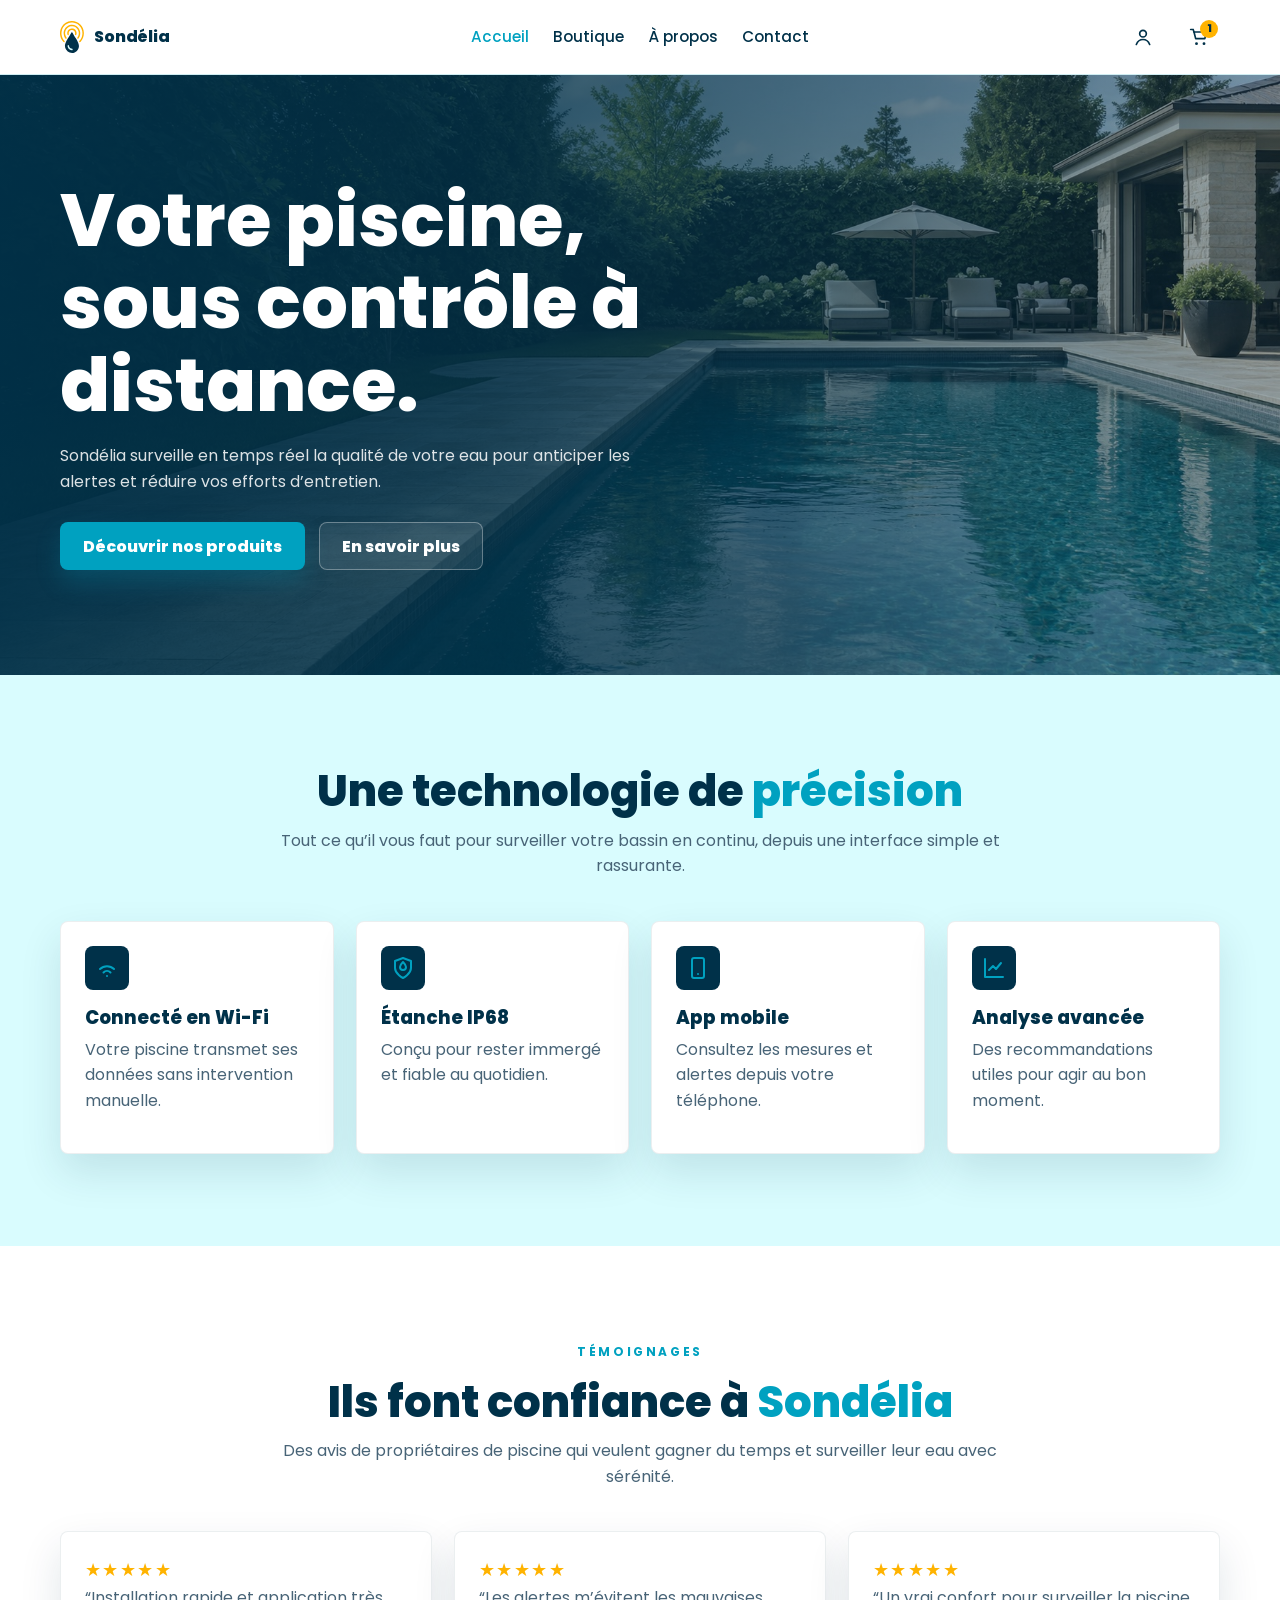
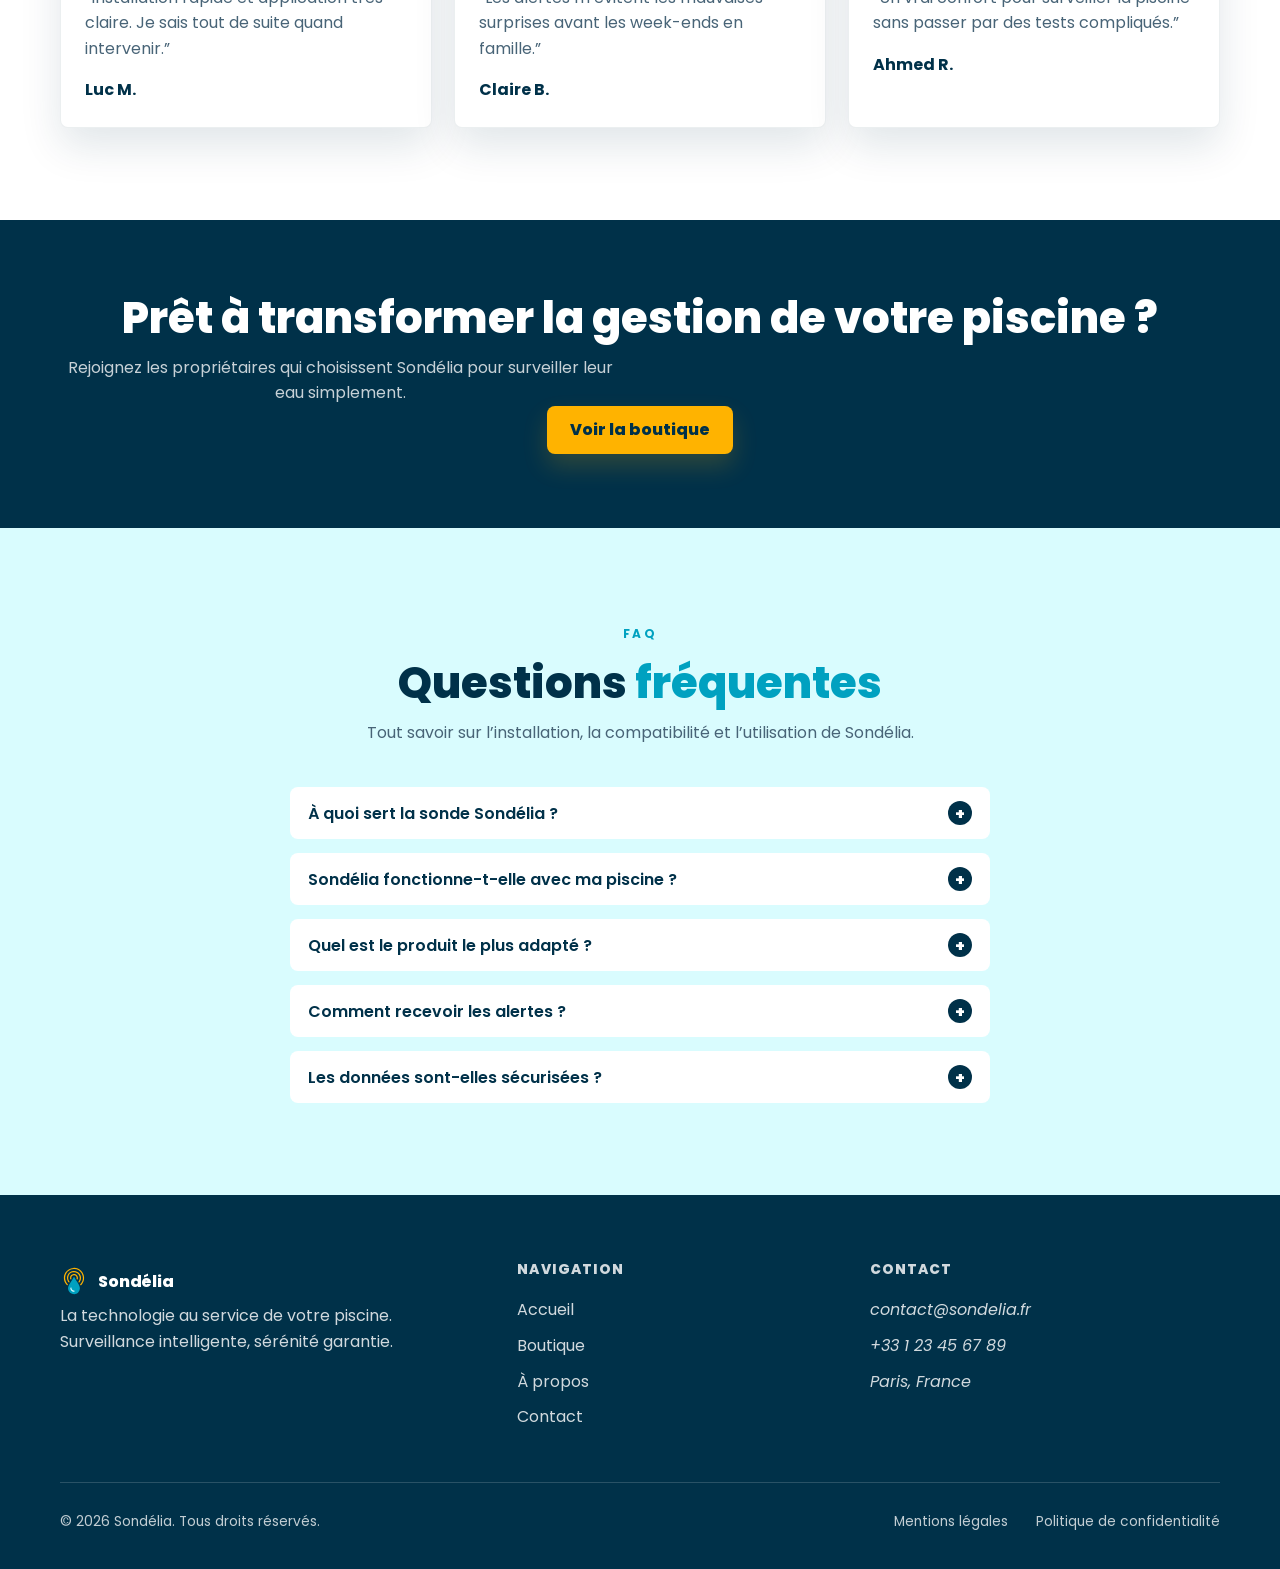
==== index.html @ eeec503e "Move homepage CTA before FAQ" ====
<!doctype html>
<html lang="fr">
<head>
  <meta charset="utf-8">
  <meta name="viewport" content="width=device-width, initial-scale=1">
  <meta name="description" content="Sondélia vous aide à suivre et optimiser la gestion de votre piscine à distance.">
  <title>Sondélia | Piscine connectée et responsable</title>
  <link rel="stylesheet" href="assets/styles.css?v=20260610-hero-photo">
  <script src="assets/main.js" defer></script>
</head>
<body>
  <a class="skip-link" href="#main">Aller au contenu</a>
  <header class="site-header">
    <nav class="navbar container" aria-label="Navigation principale">
      <a class="brand" href="index.html" aria-label="Sondélia - Accueil">
        <img src="assets/logo.svg" alt="">
        <span>Sondélia</span>
      </a>
      <button class="nav-toggle" type="button" aria-expanded="false" aria-controls="primary-navigation">
        <span class="sr-only">Ouvrir le menu</span>
        <span class="nav-toggle-bars" aria-hidden="true"><span></span><span></span><span></span></span>
      </button>
      <div class="nav-links" id="primary-navigation">
        <a href="index.html" aria-current="page">Accueil</a>
        <a href="boutique.html">Boutique</a>
        <a href="a-propos.html">À propos</a>
        <a href="contact.html">Contact</a>
      </div>
      <div class="header-actions" aria-label="Actions utilisateur">
        <a class="icon-button" href="compte.html" aria-label="Compte utilisateur">
          <svg aria-hidden="true" width="20" height="20" viewBox="0 0 24 24" fill="none"><circle cx="12" cy="8" r="4" stroke="currentColor" stroke-width="2"/><path d="M4 21C5.6 16.8 8.2 15 12 15C15.8 15 18.4 16.8 20 21" stroke="currentColor" stroke-width="2" stroke-linecap="round"/></svg>
        </a>
        <a class="icon-button" href="panier.html" aria-label="Panier">
          <svg aria-hidden="true" width="20" height="20" viewBox="0 0 24 24" fill="none"><path d="M6 6H21L19 14H8L6 6Z" stroke="currentColor" stroke-width="2" stroke-linejoin="round"/><path d="M6 6L5 3H2" stroke="currentColor" stroke-width="2" stroke-linecap="round"/><circle cx="9" cy="20" r="1.7" fill="currentColor"/><circle cx="18" cy="20" r="1.7" fill="currentColor"/></svg>
          <span class="cart-count" aria-live="polite">1</span>
        </a>
      </div>
    </nav>
  </header>

  <main id="main">
    <section class="hero-home" aria-labelledby="home-title">
      <div class="container hero-layout">
        <div class="hero-copy">
          <h1 id="home-title">Votre piscine, sous contrôle à distance.</h1>
          <p>Sondélia surveille en temps réel la qualité de votre eau pour anticiper les alertes et réduire vos efforts d’entretien.</p>
          <div class="hero-actions">
            <a class="btn btn-primary" href="boutique.html">Découvrir nos produits</a>
            <a class="btn btn-secondary" href="a-propos.html">En savoir plus</a>
          </div>
        </div>
      </div>
    </section>

    <section class="section section-frost" aria-labelledby="precision-title">
      <div class="container">
        <div class="section-heading center">
          <h2 id="precision-title">Une technologie de <span class="text-accent">précision</span></h2>
          <p>Tout ce qu’il vous faut pour surveiller votre bassin en continu, depuis une interface simple et rassurante.</p>
        </div>
        <div class="feature-grid">
          <article class="feature-card">
            <span class="icon-badge" aria-hidden="true">
              <svg viewBox="0 0 24 24" fill="none">
                <path d="M5 13a10 10 0 0 1 14 0"/>
                <path d="M8.5 16.5a5 5 0 0 1 7 0"/>
                <path d="M12 20h.01"/>
              </svg>
            </span>
            <h3>Connecté en Wi-Fi</h3>
            <p>Votre piscine transmet ses données sans intervention manuelle.</p>
          </article>
          <article class="feature-card">
            <span class="icon-badge" aria-hidden="true">
              <svg viewBox="0 0 24 24" fill="none">
                <path d="M12 22s8-4 8-10V5l-8-3-8 3v7c0 6 8 10 8 10Z"/>
                <path d="M12 14a3 3 0 0 0 3-3c0-2-3-5-3-5s-3 3-3 5a3 3 0 0 0 3 3Z"/>
              </svg>
            </span>
            <h3>Étanche IP68</h3>
            <p>Conçu pour rester immergé et fiable au quotidien.</p>
          </article>
          <article class="feature-card">
            <span class="icon-badge" aria-hidden="true">
              <svg viewBox="0 0 24 24" fill="none">
                <rect x="6" y="2" width="12" height="20" rx="2"/>
                <path d="M12 18h.01"/>
              </svg>
            </span>
            <h3>App mobile</h3>
            <p>Consultez les mesures et alertes depuis votre téléphone.</p>
          </article>
          <article class="feature-card">
            <span class="icon-badge" aria-hidden="true">
              <svg viewBox="0 0 24 24" fill="none">
                <path d="M3 3v18h18"/>
                <path d="m7 14 4-4 3 3 5-6"/>
              </svg>
            </span>
            <h3>Analyse avancée</h3>
            <p>Des recommandations utiles pour agir au bon moment.</p>
          </article>
        </div>
      </div>
    </section>

    <section class="section section-soft" aria-labelledby="reviews-title">
      <div class="container">
        <div class="section-heading center">
          <span class="eyebrow">Témoignages</span>
          <h2 id="reviews-title">Ils font confiance à <span class="text-accent">Sondélia</span></h2>
          <p>Des avis de propriétaires de piscine qui veulent gagner du temps et surveiller leur eau avec sérénité.</p>
        </div>
        <div class="review-grid">
          <article class="review-card">
            <div class="stars" aria-label="5 étoiles">★★★★★</div>
            <p>“Installation rapide et application très claire. Je sais tout de suite quand intervenir.”</p>
            <strong>Luc M.</strong>
          </article>
          <article class="review-card">
            <div class="stars" aria-label="5 étoiles">★★★★★</div>
            <p>“Les alertes m’évitent les mauvaises surprises avant les week-ends en famille.”</p>
            <strong>Claire B.</strong>
          </article>
          <article class="review-card">
            <div class="stars" aria-label="5 étoiles">★★★★★</div>
            <p>“Un vrai confort pour surveiller la piscine sans passer par des tests compliqués.”</p>
            <strong>Ahmed R.</strong>
          </article>
        </div>
      </div>
    </section>

    <section class="cta-band" aria-labelledby="cta-title">
      <div class="container">
        <h2 id="cta-title">Prêt à transformer la gestion de votre piscine ?</h2>
        <p>Rejoignez les propriétaires qui choisissent Sondélia pour surveiller leur eau simplement.</p>
        <a class="btn btn-light" href="boutique.html">Voir la boutique</a>
      </div>
    </section>

    <section class="section section-frost" aria-labelledby="faq-title">
      <div class="container">
        <div class="section-heading center">
          <span class="eyebrow">FAQ</span>
          <h2 id="faq-title">Questions <span class="text-accent">fréquentes</span></h2>
          <p>Tout savoir sur l’installation, la compatibilité et l’utilisation de Sondélia.</p>
        </div>
        <div class="faq-list">
          <div class="faq-item"><span>À quoi sert la sonde Sondélia ?</span><span>+</span></div>
          <div class="faq-item"><span>Sondélia fonctionne-t-elle avec ma piscine ?</span><span>+</span></div>
          <div class="faq-item"><span>Quel est le produit le plus adapté ?</span><span>+</span></div>
          <div class="faq-item"><span>Comment recevoir les alertes ?</span><span>+</span></div>
          <div class="faq-item"><span>Les données sont-elles sécurisées ?</span><span>+</span></div>
        </div>
      </div>
    </section>
  </main>

  <footer class="site-footer">
    <div class="container footer-grid">
      <div>
        <a class="footer-brand" href="index.html" aria-label="Sondélia - Accueil">
          <img src="assets/logo-clair.svg" alt="">
          <span>Sondélia</span>
        </a>
        <p>La technologie au service de votre piscine. Surveillance intelligente, sérénité garantie.</p>
      </div>
      <nav aria-label="Navigation pied de page">
        <p class="footer-title">Navigation</p>
        <div class="footer-nav">
          <a href="index.html">Accueil</a>
          <a href="boutique.html">Boutique</a>
          <a href="a-propos.html">À propos</a>
          <a href="contact.html">Contact</a>
        </div>
      </nav>
      <div>
        <p class="footer-title">Contact</p>
        <address class="footer-contact">
          <a href="mailto:contact@sondelia.fr">contact@sondelia.fr</a>
          <a href="tel:+33123456789">+33 1 23 45 67 89</a>
          <span>Paris, France</span>
        </address>
      </div>
    </div>
    <div class="container footer-bottom">
      <p>© 2026 Sondélia. Tous droits réservés.</p>
      <div class="footer-legal">
        <a href="#">Mentions légales</a>
        <a href="#">Politique de confidentialité</a>
      </div>
    </div>
  </footer>
</body>
</html>
---- assets/styles.css ----
@import url("https://fonts.googleapis.com/css2?family=Poppins:wght@400;500;600;700;800&display=swap");

:root {
  --blue-dark: #003149;
  --blue-deep: #003d59;
  --blue-main: #00a1c0;
  --blue-frost: #d9fcfe;
  --yellow: #ffb300;
  --red: #db1a2a;
  --white: #ffffff;
  --ink: #003149;
  --muted: #486477;
  --line: #bfe7ee;
  --soft: #f7fbfc;
  --shadow: 0 18px 42px rgba(0, 49, 73, 0.12);
  --radius: 8px;
}

* {
  box-sizing: border-box;
}

html {
  scroll-behavior: smooth;
}

body {
  margin: 0;
  min-width: 320px;
  background: var(--white);
  color: var(--ink);
  font-family: "Poppins", Arial, sans-serif;
  font-size: 16px;
  line-height: 1.6;
  letter-spacing: 0;
}

body.nav-open {
  overflow: hidden;
}

img,
svg {
  display: block;
  max-width: 100%;
}

a {
  color: inherit;
  text-decoration: none;
}

button,
input,
textarea,
select {
  font: inherit;
}

button {
  cursor: pointer;
}

h1,
h2,
h3,
p {
  margin-top: 0;
}

h1,
h2,
h3 {
  color: var(--blue-dark);
  font-weight: 800;
  line-height: 1.12;
}

h1 {
  margin-bottom: 16px;
  font-size: clamp(2.25rem, 5.8vw, 4.6rem);
}

h2 {
  margin-bottom: 12px;
  font-size: clamp(1.8rem, 3.4vw, 3rem);
}

h3 {
  margin-bottom: 8px;
  font-size: 1.15rem;
}

p {
  color: var(--muted);
}

.container {
  width: min(1160px, calc(100% - 48px));
  margin-inline: auto;
}

.sr-only {
  position: absolute;
  width: 1px;
  height: 1px;
  padding: 0;
  overflow: hidden;
  clip: rect(0, 0, 0, 0);
  white-space: nowrap;
  border: 0;
}

.skip-link {
  position: fixed;
  top: 10px;
  left: 10px;
  z-index: 1000;
  padding: 10px 14px;
  border-radius: var(--radius);
  background: var(--blue-dark);
  color: var(--white);
  transform: translateY(-140%);
}

.skip-link:focus {
  transform: translateY(0);
}

.site-header {
  position: sticky;
  top: 0;
  z-index: 100;
  border-bottom: 1px solid rgba(191, 231, 238, 0.75);
  background: rgba(255, 255, 255, 0.96);
  backdrop-filter: blur(18px);
}

.navbar {
  display: grid;
  grid-template-columns: 1fr auto 1fr;
  align-items: center;
  min-height: 74px;
  gap: 24px;
}

.brand,
.footer-brand {
  display: inline-flex;
  align-items: center;
  gap: 10px;
  width: fit-content;
  min-height: 44px;
  color: var(--blue-dark);
  font-weight: 800;
}

.brand img {
  width: 24px;
  height: 32px;
  object-fit: contain;
}

.brand span,
.footer-brand span {
  letter-spacing: -0.01em;
}

.nav-links {
  display: flex;
  justify-content: center;
  gap: 24px;
}

.nav-links a {
  min-height: 42px;
  display: inline-flex;
  align-items: center;
  color: var(--blue-dark);
  font-size: 0.95rem;
  font-weight: 500;
}

.nav-links a:hover,
.nav-links a:focus-visible,
.nav-links a[aria-current="page"] {
  color: var(--blue-main);
  outline: none;
}

.header-actions {
  justify-self: end;
  display: flex;
  align-items: center;
  gap: 14px;
}

.icon-button {
  position: relative;
  display: inline-grid;
  place-items: center;
  width: 42px;
  height: 42px;
  border: 0;
  border-radius: 999px;
  background: transparent;
  color: var(--blue-dark);
}

.icon-button:hover,
.icon-button:focus-visible {
  color: var(--blue-main);
  outline: 2px solid rgba(0, 161, 192, 0.22);
}

.cart-count {
  position: absolute;
  top: 4px;
  right: 2px;
  display: grid;
  min-width: 18px;
  min-height: 18px;
  place-items: center;
  padding: 0 5px;
  border-radius: 999px;
  background: var(--yellow);
  color: var(--blue-dark);
  font-size: 0.7rem;
  font-weight: 800;
  line-height: 1;
}

.nav-toggle {
  display: none;
  width: 42px;
  height: 42px;
  place-items: center;
  border: 1px solid var(--line);
  border-radius: 999px;
  background: var(--white);
  color: var(--blue-dark);
}

.nav-toggle-bars {
  display: grid;
  gap: 5px;
}

.nav-toggle-bars span {
  width: 20px;
  height: 2px;
  border-radius: 999px;
  background: currentColor;
}

.btn {
  display: inline-flex;
  align-items: center;
  justify-content: center;
  gap: 10px;
  min-height: 48px;
  padding: 13px 22px;
  border: 1px solid transparent;
  border-radius: var(--radius);
  font-weight: 800;
  line-height: 1.2;
  text-align: center;
  transition: transform 160ms ease, box-shadow 160ms ease, background 160ms ease;
}

.btn:hover,
.btn:focus-visible {
  transform: translateY(-1px);
  outline: none;
}

.btn-primary {
  background: var(--blue-main);
  color: var(--white);
  box-shadow: 0 12px 24px rgba(0, 161, 192, 0.22);
}

.btn-primary:hover,
.btn-primary:focus-visible {
  background: #008eaa;
}

.btn-secondary {
  border-color: rgba(255, 255, 255, 0.32);
  background: rgba(255, 255, 255, 0.08);
  color: var(--white);
}

.btn-light {
  background: var(--yellow);
  color: var(--blue-dark);
  box-shadow: 0 12px 24px rgba(255, 179, 0, 0.18);
}

.btn-outline-danger {
  border-color: rgba(219, 26, 42, 0.35);
  background: var(--white);
  color: var(--red);
}

.section {
  padding: 92px 0;
}

.section-frost,
.page-frost {
  background: var(--blue-frost);
}

.section-soft {
  background: var(--white);
}

.section-heading {
  max-width: 760px;
  margin-bottom: 42px;
}

.section-heading.center {
  margin-inline: auto;
  text-align: center;
}

.eyebrow {
  display: inline-flex;
  margin-bottom: 16px;
  color: var(--blue-main);
  font-size: 0.75rem;
  font-weight: 700;
  letter-spacing: 0.22em;
  text-transform: uppercase;
}

.text-accent {
  color: var(--blue-main);
}

.hero-home {
  position: relative;
  isolation: isolate;
  min-height: 600px;
  display: grid;
  align-items: center;
  overflow: hidden;
  background:
    linear-gradient(90deg, rgba(0, 49, 73, 0.94) 0%, rgba(0, 49, 73, 0.78) 42%, rgba(0, 49, 73, 0.34) 100%),
    url("hero-pool-photo.jpg") center / cover;
}

.hero-about::after {
  content: "";
  position: absolute;
  inset: 0;
  z-index: -1;
  background: radial-gradient(circle at 72% 30%, rgba(0, 161, 192, 0.28), transparent 36%);
}

.hero-layout {
  display: grid;
  grid-template-columns: minmax(0, 680px);
  gap: 0;
  align-items: center;
}

.hero-copy h1,
.hero-copy p {
  color: var(--white);
}

.hero-copy h1 {
  max-width: 620px;
}

.hero-copy p {
  max-width: 620px;
  margin-bottom: 28px;
  color: rgba(255, 255, 255, 0.86);
}

.hero-actions,
.product-actions,
.card-actions {
  display: flex;
  flex-wrap: wrap;
  gap: 14px;
}

.feature-grid,
.values-grid,
.review-grid,
.product-grid,
.contact-cards,
.stats-grid,
.spec-grid {
  display: grid;
  gap: 22px;
}

.feature-grid,
.values-grid {
  grid-template-columns: repeat(4, minmax(0, 1fr));
}

.review-grid {
  grid-template-columns: repeat(3, minmax(0, 1fr));
}

.product-grid {
  grid-template-columns: repeat(2, minmax(0, 1fr));
  max-width: 760px;
  margin-inline: auto;
}

.card,
.feature-card,
.value-card,
.review-card,
.product-card,
.contact-card,
.form-panel,
.account-card,
.cart-item,
.summary-card,
.stat-card,
.spec-card {
  border: 1px solid rgba(0, 49, 73, 0.08);
  border-radius: var(--radius);
  background: var(--white);
  box-shadow: var(--shadow);
}

.feature-card,
.value-card,
.review-card,
.contact-card,
.stat-card,
.spec-card {
  padding: 24px;
}

.icon-badge {
  display: grid;
  width: 44px;
  height: 44px;
  margin-bottom: 18px;
  place-items: center;
  border-radius: var(--radius);
  background: var(--blue-dark);
  color: var(--blue-main);
}

.icon-badge svg {
  width: 24px;
  height: 24px;
  stroke: currentColor;
  stroke-width: 2;
  stroke-linecap: round;
  stroke-linejoin: round;
}

.stars {
  color: var(--yellow);
  font-size: 1.1rem;
  letter-spacing: 0.08em;
}

.review-card strong {
  display: block;
  margin-top: 16px;
  color: var(--blue-dark);
}

.faq-list {
  display: grid;
  max-width: 700px;
  margin: 34px auto 0;
  gap: 14px;
}

.faq-item {
  display: flex;
  align-items: center;
  justify-content: space-between;
  min-height: 52px;
  padding: 13px 18px;
  border-radius: var(--radius);
  background: var(--white);
  color: var(--blue-dark);
  font-weight: 600;
}

.faq-item span:last-child {
  display: grid;
  width: 24px;
  height: 24px;
  place-items: center;
  border-radius: 999px;
  background: var(--blue-dark);
  color: var(--white);
  font-weight: 800;
}

.cta-band {
  display: grid;
  justify-items: center;
  gap: 22px;
  padding: 74px 24px;
  background: var(--blue-dark);
  color: var(--white);
  text-align: center;
}

.cta-band h2,
.cta-band p {
  color: var(--white);
}

.cta-band p {
  max-width: 560px;
  margin-bottom: 0;
  color: rgba(255, 255, 255, 0.78);
}

.hero-about {
  position: relative;
  isolation: isolate;
  min-height: 300px;
  display: grid;
  align-items: center;
  overflow: hidden;
  background:
    linear-gradient(90deg, rgba(0, 49, 73, 0.98), rgba(0, 49, 73, 0.78), rgba(0, 49, 73, 0.45)),
    url("about-pool.svg") center / cover;
}

.hero-about h1,
.hero-about p {
  color: var(--white);
}

.hero-about p {
  max-width: 660px;
  color: rgba(255, 255, 255, 0.85);
}

.mission-layout {
  display: grid;
  grid-template-columns: minmax(0, 1fr) minmax(340px, 0.86fr);
  gap: 72px;
  align-items: center;
}

.mission-copy p {
  max-width: 640px;
}

.stats-grid {
  grid-template-columns: repeat(2, minmax(0, 1fr));
}

.stat-card {
  min-height: 104px;
  text-align: center;
}

.stat-card strong {
  display: block;
  color: var(--blue-main);
  font-size: clamp(1.8rem, 3vw, 2.6rem);
}

.stat-card span {
  color: var(--blue-dark);
  font-size: 0.9rem;
  font-weight: 600;
}

.values-strip {
  display: grid;
  grid-template-columns: repeat(4, minmax(0, 1fr));
  gap: 54px;
  text-align: center;
}

.value-item .icon-badge {
  margin-inline: auto;
}

.page-intro {
  padding: 52px 0 36px;
  text-align: center;
}

.page-intro h1 {
  margin-bottom: 10px;
}

.page-intro p {
  max-width: 560px;
  margin-inline: auto;
}

.store-section {
  min-height: 690px;
  padding: 0 0 70px;
}

.product-card {
  overflow: hidden;
}

.product-image {
  display: grid;
  aspect-ratio: 1 / 1.34;
  place-items: center;
  background: #071015;
}

.product-image img {
  width: 100%;
  height: 100%;
  object-fit: cover;
}

.product-content {
  display: grid;
  gap: 12px;
  padding: 24px;
}

.product-kicker {
  color: var(--muted);
  font-size: 0.72rem;
  font-weight: 700;
  letter-spacing: 0.18em;
  text-transform: uppercase;
}

.product-card h2 {
  margin-bottom: 0;
  font-size: 1.15rem;
}

.product-card p {
  margin-bottom: 0;
  font-size: 0.92rem;
}

.product-footer {
  display: flex;
  align-items: center;
  justify-content: space-between;
  gap: 12px;
  margin-top: 10px;
}

.price {
  color: var(--blue-dark);
  font-size: 1.35rem;
  font-weight: 800;
}

.mini-cart-btn {
  min-height: 42px;
  padding: 10px 16px;
  border-radius: var(--radius);
  background: var(--blue-main);
  color: var(--white);
  font-size: 0.85rem;
}

.contact-section,
.account-section,
.cart-section {
  padding: 58px 0 96px;
}

.contact-layout {
  display: grid;
  grid-template-columns: minmax(260px, 0.72fr) minmax(420px, 1.36fr);
  gap: 56px;
  align-items: start;
  max-width: 980px;
  margin-inline: auto;
}

.contact-cards {
  gap: 26px;
}

.contact-card {
  display: flex;
  align-items: center;
  gap: 18px;
  min-height: 88px;
}

.contact-card .icon-badge {
  margin-bottom: 0;
}

.contact-card small {
  color: var(--muted);
  font-size: 0.75rem;
  font-weight: 700;
  letter-spacing: 0.18em;
  text-transform: uppercase;
}

.contact-card p,
.contact-card address {
  margin: 4px 0 0;
  color: var(--blue-dark);
  font-style: normal;
  font-weight: 800;
}

.form-panel {
  padding: 34px;
}

.form-grid {
  display: grid;
  grid-template-columns: repeat(2, minmax(0, 1fr));
  gap: 22px;
}

.field {
  display: grid;
  gap: 8px;
}

.field.full {
  grid-column: 1 / -1;
}

label {
  color: var(--blue-dark);
  font-weight: 700;
}

input,
textarea {
  width: 100%;
  min-height: 48px;
  padding: 12px 14px;
  border: 1px solid var(--line);
  border-radius: var(--radius);
  background: var(--white);
  color: var(--ink);
}

input[readonly] {
  background: #eafcfd;
}

textarea {
  min-height: 140px;
  resize: vertical;
}

input:focus,
textarea:focus {
  border-color: var(--blue-main);
  outline: 3px solid rgba(0, 161, 192, 0.18);
}

.form-status {
  min-height: 26px;
  margin: 16px 0 0;
  color: var(--blue-dark);
  font-weight: 700;
}

.account-wrap {
  max-width: 580px;
  margin-inline: auto;
}

.account-card {
  padding: 34px;
}

.profile-head {
  display: flex;
  align-items: center;
  gap: 18px;
  padding-bottom: 26px;
  border-bottom: 1px solid var(--line);
}

.profile-icon {
  display: grid;
  width: 64px;
  height: 64px;
  place-items: center;
  border-radius: var(--radius);
  background: var(--blue-dark);
  color: var(--blue-main);
}

.profile-head strong {
  display: block;
  color: var(--blue-dark);
  font-size: 1.1rem;
}

.logout-panel {
  margin-top: 34px;
  padding: 24px;
  border-radius: var(--radius);
  background: var(--white);
  box-shadow: var(--shadow);
}

.cart-layout {
  display: grid;
  grid-template-columns: minmax(0, 1fr) 280px;
  gap: 34px;
  align-items: start;
  max-width: 760px;
  margin-inline: auto;
}

.cart-item {
  display: grid;
  grid-template-columns: 92px minmax(0, 1fr) auto;
  align-items: center;
  gap: 20px;
  padding: 18px;
}

.cart-item img {
  width: 92px;
  height: 92px;
  border-radius: var(--radius);
  object-fit: cover;
}

.quantity {
  display: flex;
  align-items: center;
  gap: 12px;
  margin-top: 8px;
}

.quantity button,
.remove-item {
  display: grid;
  width: 30px;
  height: 30px;
  place-items: center;
  border: 1px solid var(--line);
  border-radius: var(--radius);
  background: var(--white);
  color: var(--blue-dark);
}

.summary-card {
  padding: 24px;
}

.summary-line,
.summary-total {
  display: flex;
  justify-content: space-between;
  gap: 18px;
  margin-bottom: 14px;
}

.summary-total {
  padding-top: 16px;
  border-top: 1px solid var(--line);
  color: var(--blue-dark);
  font-size: 1.35rem;
  font-weight: 800;
}

.secure-note {
  margin: 14px 0 0;
  color: var(--muted);
  font-size: 0.8rem;
  text-align: center;
}

.product-detail-page {
  padding: 64px 0 92px;
}

.product-detail {
  display: grid;
  grid-template-columns: minmax(320px, 0.95fr) minmax(320px, 1fr);
  gap: 56px;
  align-items: start;
}

.product-gallery {
  display: grid;
  gap: 14px;
}

.product-media {
  display: grid;
  min-height: 500px;
  place-items: center;
  overflow: hidden;
  border-radius: var(--radius);
  background: #071015;
  box-shadow: var(--shadow);
}

.product-media img {
  width: 100%;
  height: 100%;
  object-fit: cover;
}

.gallery-thumbs {
  display: flex;
  justify-content: center;
  gap: 10px;
}

.thumb {
  display: grid;
  width: 72px;
  height: 58px;
  place-items: center;
  padding: 4px;
  border: 2px solid var(--line);
  border-radius: var(--radius);
  background: var(--white);
}

.thumb.is-active,
.thumb:hover,
.thumb:focus-visible {
  border-color: var(--blue-main);
  outline: none;
}

.thumb img {
  width: 100%;
  height: 100%;
  object-fit: cover;
  border-radius: 5px;
}

.purchase-panel {
  display: grid;
  gap: 16px;
  margin: 26px 0;
  padding: 20px;
  border: 1px solid var(--line);
  border-radius: var(--radius);
  background: var(--white);
  box-shadow: var(--shadow);
}

.purchase-note {
  margin: 0;
  color: var(--blue-dark);
  font-size: 0.9rem;
  font-weight: 700;
}

.feature-list {
  display: grid;
  gap: 14px;
  margin: 28px 0 0;
  padding: 0;
  list-style: none;
}

.feature-list li {
  display: flex;
  align-items: center;
  gap: 14px;
  min-height: 64px;
  padding: 16px 18px;
  border: 1px solid var(--line);
  border-radius: var(--radius);
  background: var(--white);
}

.check-icon {
  display: grid;
  width: 28px;
  height: 28px;
  flex: 0 0 auto;
  place-items: center;
  border-radius: 999px;
  background: var(--blue-frost);
  color: var(--blue-main);
  font-weight: 800;
}

.spec-grid {
  grid-template-columns: repeat(3, minmax(0, 1fr));
}

.spec-card dt {
  color: var(--muted);
  font-size: 0.9rem;
  font-weight: 700;
}

.spec-card dd {
  margin: 6px 0 0;
  color: var(--blue-dark);
  font-weight: 800;
}

.back-link {
  display: inline-flex;
  margin-bottom: 28px;
  color: var(--blue-dark);
  font-weight: 700;
  text-decoration: underline;
  text-decoration-color: var(--blue-main);
  text-decoration-thickness: 2px;
  text-underline-offset: 5px;
}

.site-footer {
  padding: 64px 0 36px;
  background: var(--blue-dark);
  color: var(--white);
}

.footer-grid {
  display: grid;
  grid-template-columns: minmax(220px, 1.1fr) minmax(180px, 0.8fr) minmax(240px, 1fr);
  gap: 72px;
}

.footer-brand {
  color: var(--white);
}

.footer-brand img {
  width: 28px;
  height: 28px;
  object-fit: contain;
}

.footer-grid p,
.footer-contact a,
.footer-contact span,
.footer-contact address,
.footer-nav a {
  color: rgba(255, 255, 255, 0.82);
}

.footer-title {
  margin-bottom: 16px;
  color: var(--white);
  font-size: 0.86rem;
  font-weight: 800;
  letter-spacing: 0.08em;
  text-transform: uppercase;
}

.footer-nav,
.footer-contact {
  display: grid;
  gap: 10px;
}

.footer-contact address {
  font-style: normal;
}

.footer-bottom {
  display: flex;
  justify-content: space-between;
  gap: 24px;
  margin-top: 52px;
  padding-top: 28px;
  border-top: 1px solid rgba(255, 255, 255, 0.16);
}

.footer-bottom p,
.footer-legal a {
  margin: 0;
  color: rgba(255, 255, 255, 0.76);
  font-size: 0.86rem;
}

.footer-legal {
  display: flex;
  gap: 28px;
}

@media (max-width: 980px) {
  .hero-layout,
  .mission-layout,
  .contact-layout,
  .cart-layout,
  .product-detail {
    grid-template-columns: 1fr;
  }

  .feature-grid,
  .values-grid,
  .review-grid,
  .values-strip,
  .spec-grid {
    grid-template-columns: repeat(2, minmax(0, 1fr));
  }

  .footer-grid {
    grid-template-columns: 1fr 1fr;
  }
}

@media (max-width: 760px) {
  .container {
    width: min(100% - 28px, 1160px);
  }

  .navbar {
    display: flex;
    min-height: 68px;
    gap: 10px;
  }

  .brand span {
    font-size: 0.95rem;
  }

  .nav-toggle {
    display: grid;
    order: 3;
  }

  .header-actions {
    order: 2;
    margin-left: auto;
  }

  .nav-links {
    position: absolute;
    top: calc(100% + 10px);
    right: 14px;
    left: 14px;
    display: none;
    flex-direction: column;
    align-items: stretch;
    padding: 14px;
    border: 1px solid var(--line);
    border-radius: var(--radius);
    background: var(--white);
    box-shadow: var(--shadow);
  }

  .nav-links.is-open {
    display: flex;
  }

  .hero-home {
    min-height: clamp(540px, calc(100svh - 96px), 640px);
    background-position: center;
  }

  .hero-layout {
    gap: 34px;
  }

  .feature-grid,
  .values-grid,
  .review-grid,
  .product-grid,
  .stats-grid,
  .values-strip,
  .spec-grid,
  .form-grid {
    grid-template-columns: 1fr;
  }

  .section {
    padding: 68px 0;
  }

  .page-intro {
    padding-top: 42px;
  }

  .cart-item {
    grid-template-columns: 80px 1fr;
  }

  .cart-item .remove-item {
    grid-column: 2;
  }

  .footer-grid,
  .footer-bottom {
    grid-template-columns: 1fr;
    flex-direction: column;
  }
}

@media (max-width: 480px) {
  .header-actions .icon-button:first-child {
    display: none;
  }

  .hero-actions,
  .product-actions,
  .card-actions,
  .product-footer {
    flex-direction: column;
    align-items: stretch;
  }

  .btn {
    width: 100%;
  }

  .form-panel,
  .account-card,
  .summary-card {
    padding: 24px;
  }
}

@media (prefers-reduced-motion: reduce) {
  *,
  *::before,
  *::after {
    scroll-behavior: auto !important;
    transition-duration: 0.01ms !important;
  }
}
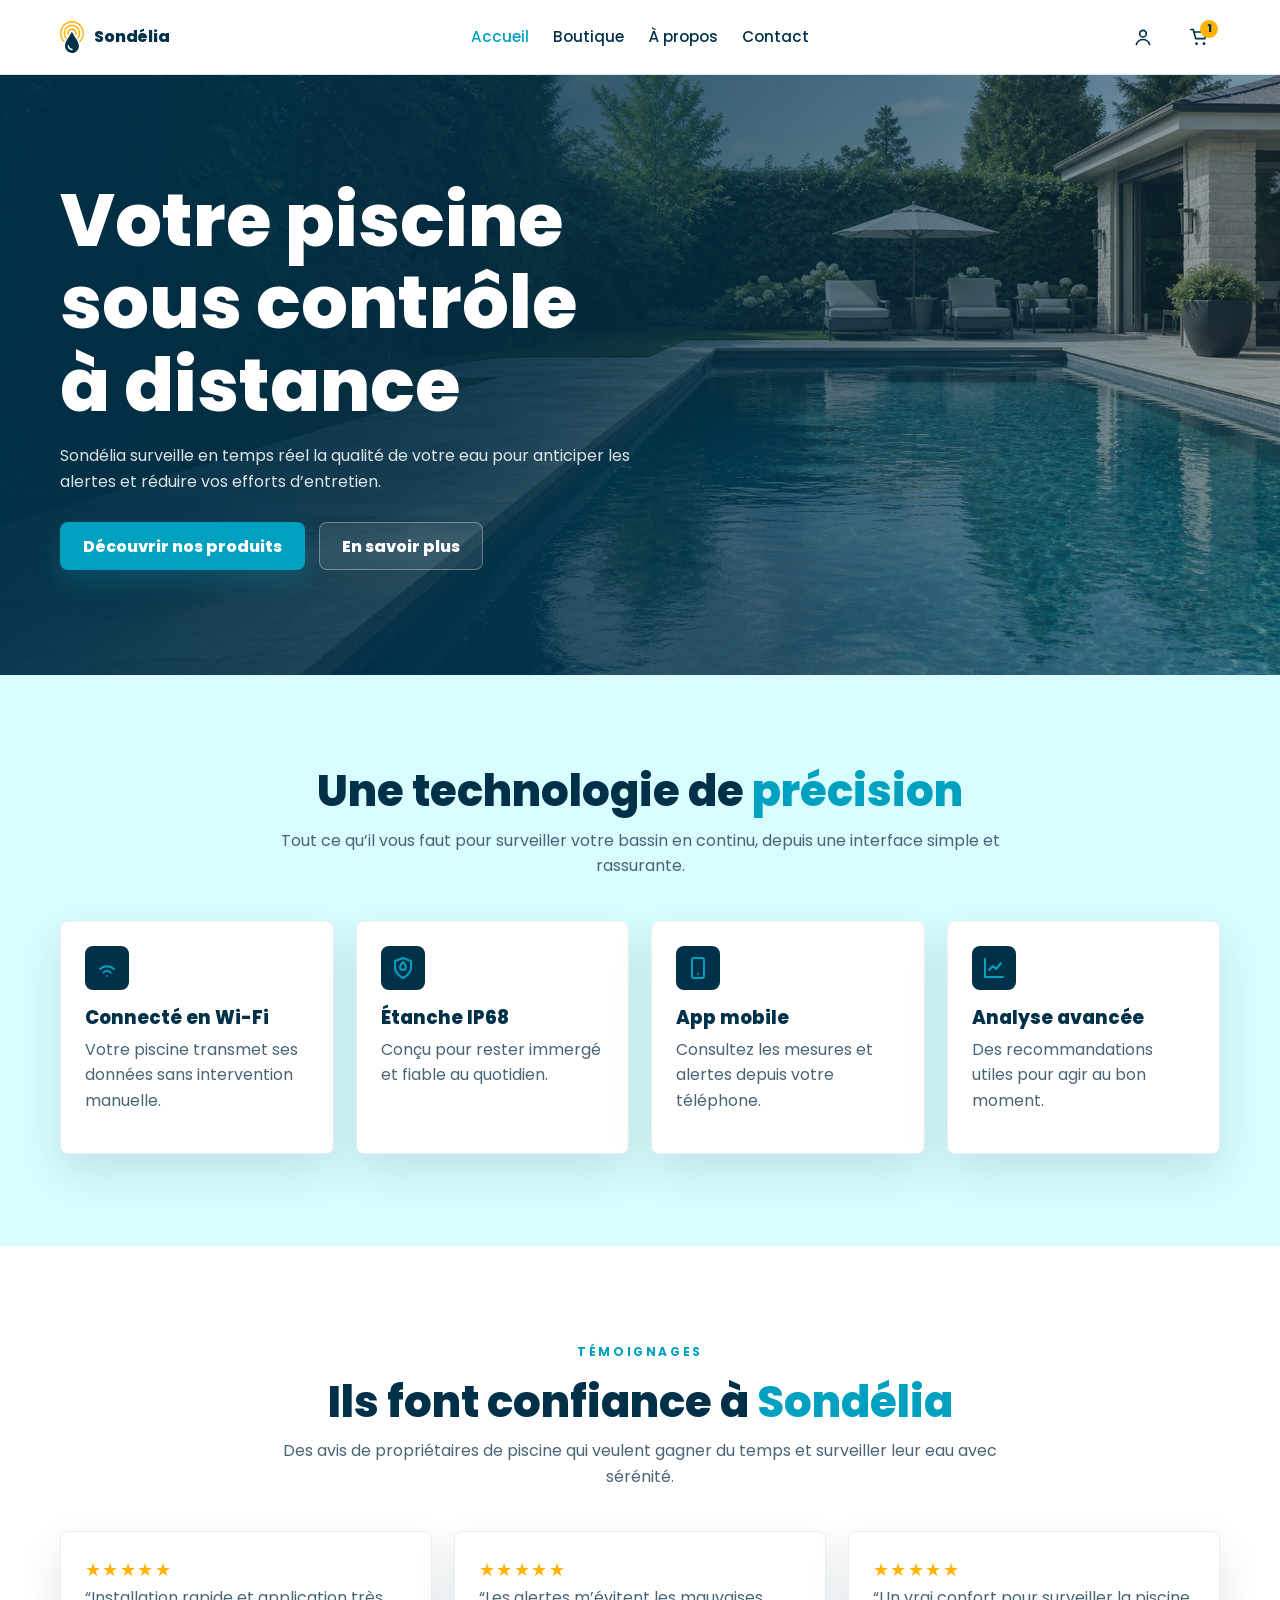
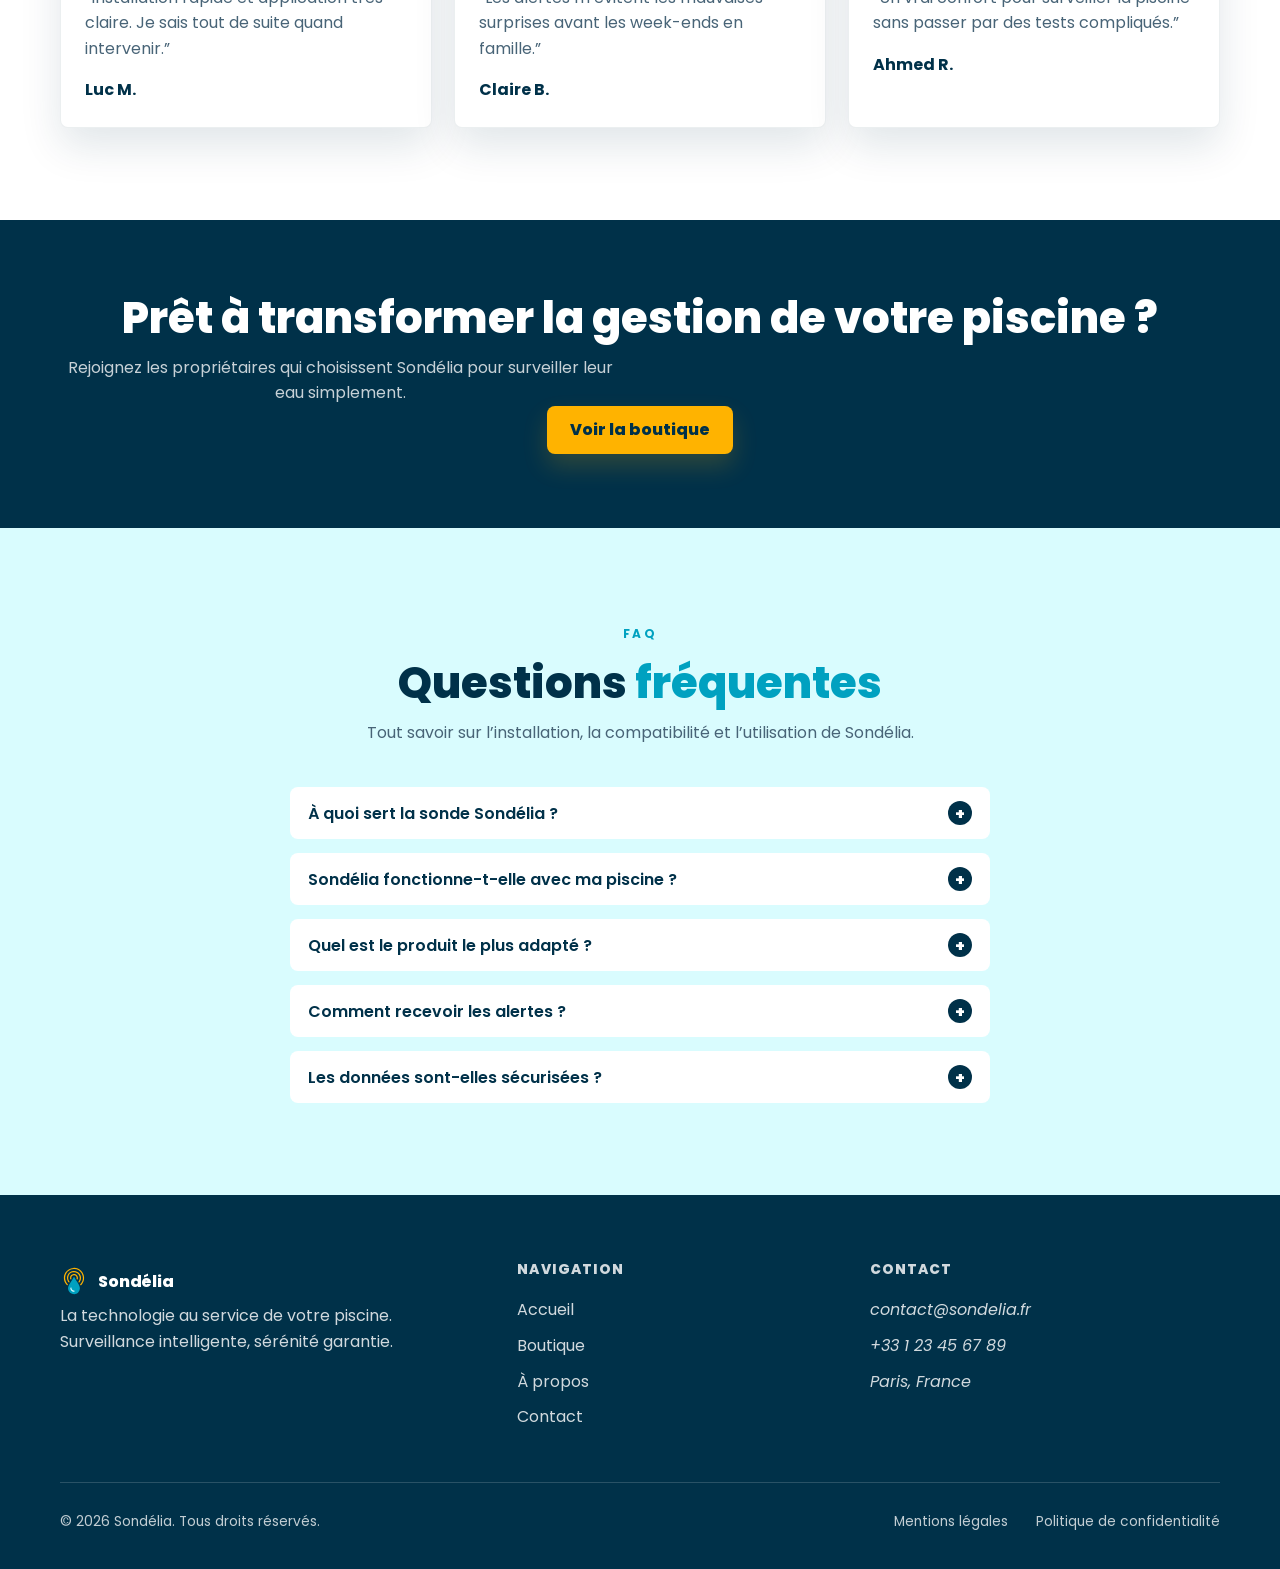
==== commit 0b2b77f8: "Split homepage hero title across lines" ====
--- a/index.html
+++ b/index.html
@@ -42,7 +42,7 @@
     <section class="hero-home" aria-labelledby="home-title">
       <div class="container hero-layout">
         <div class="hero-copy">
-          <h1 id="home-title">Votre piscine, sous contrôle à distance.</h1>
+          <h1 id="home-title">Votre piscine<br>sous contrôle<br>à distance</h1>
           <p>Sondélia surveille en temps réel la qualité de votre eau pour anticiper les alertes et réduire vos efforts d’entretien.</p>
           <div class="hero-actions">
             <a class="btn btn-primary" href="boutique.html">Découvrir nos produits</a>
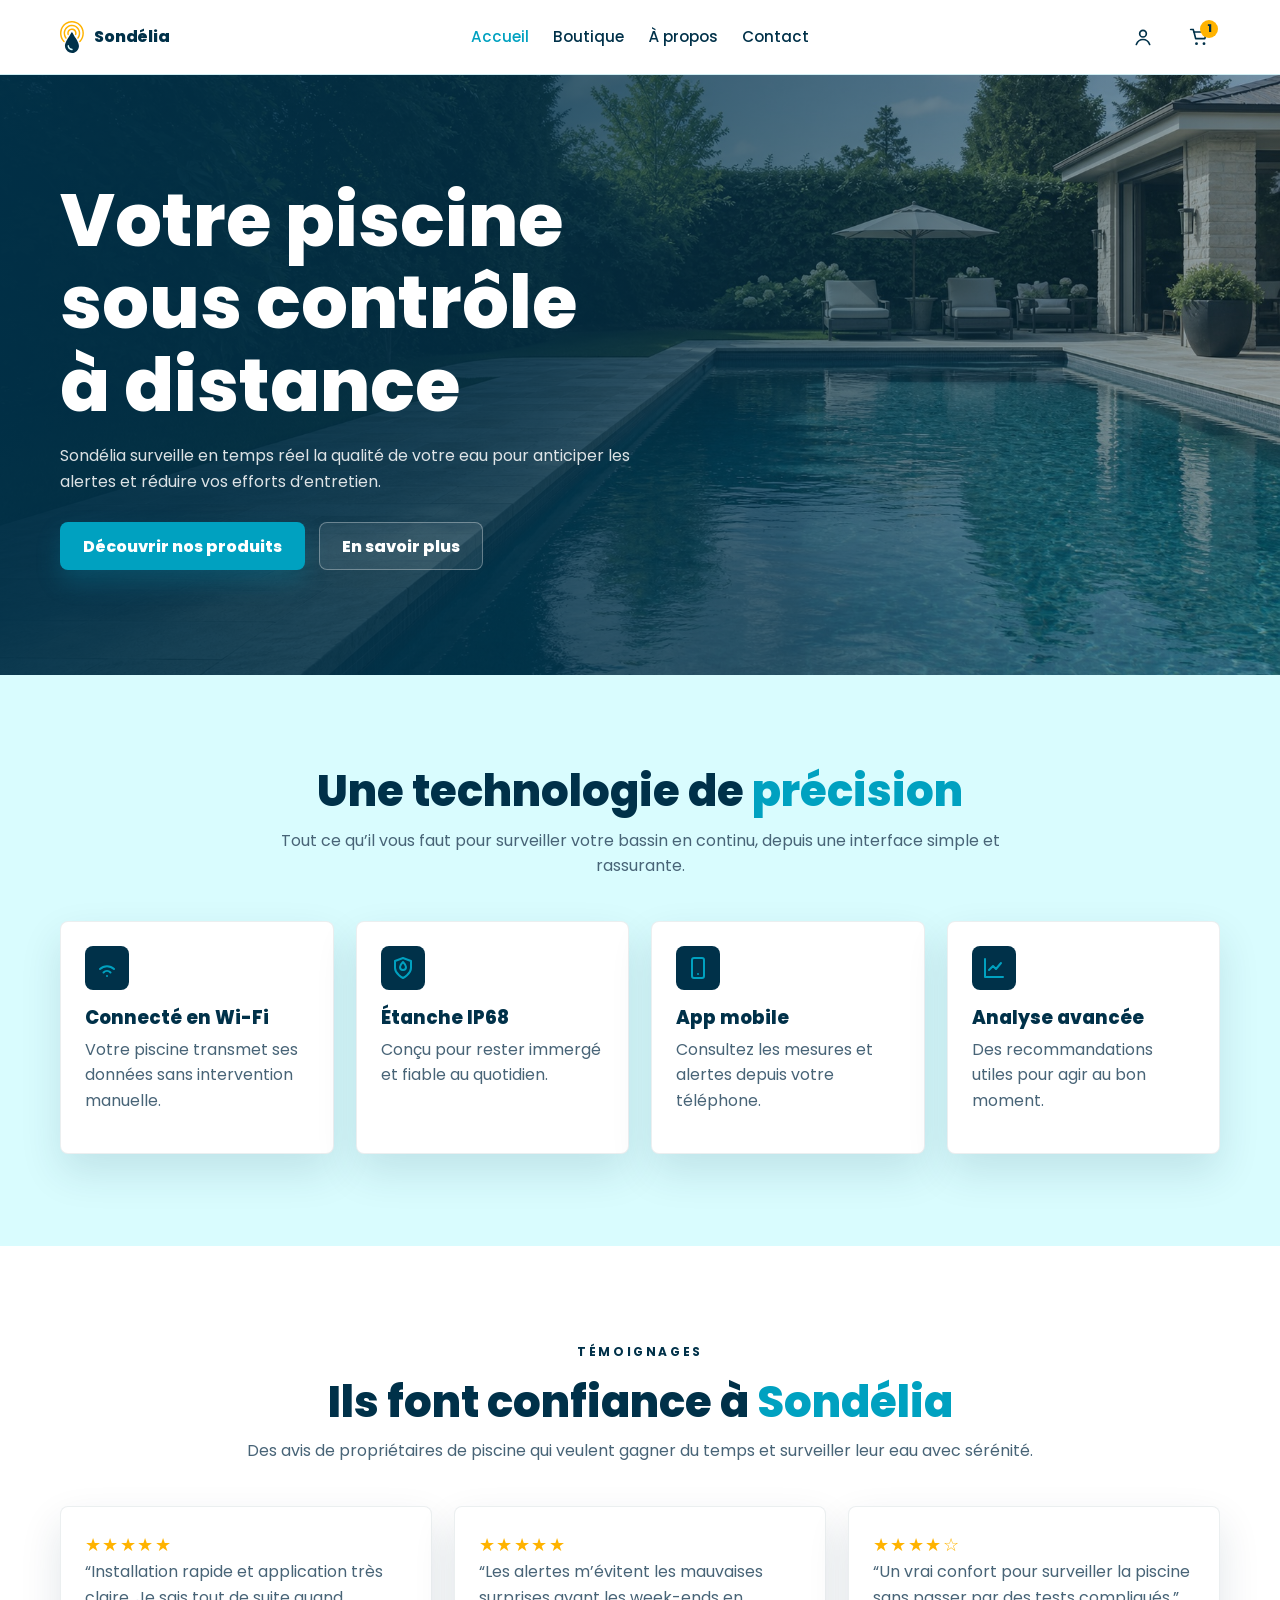
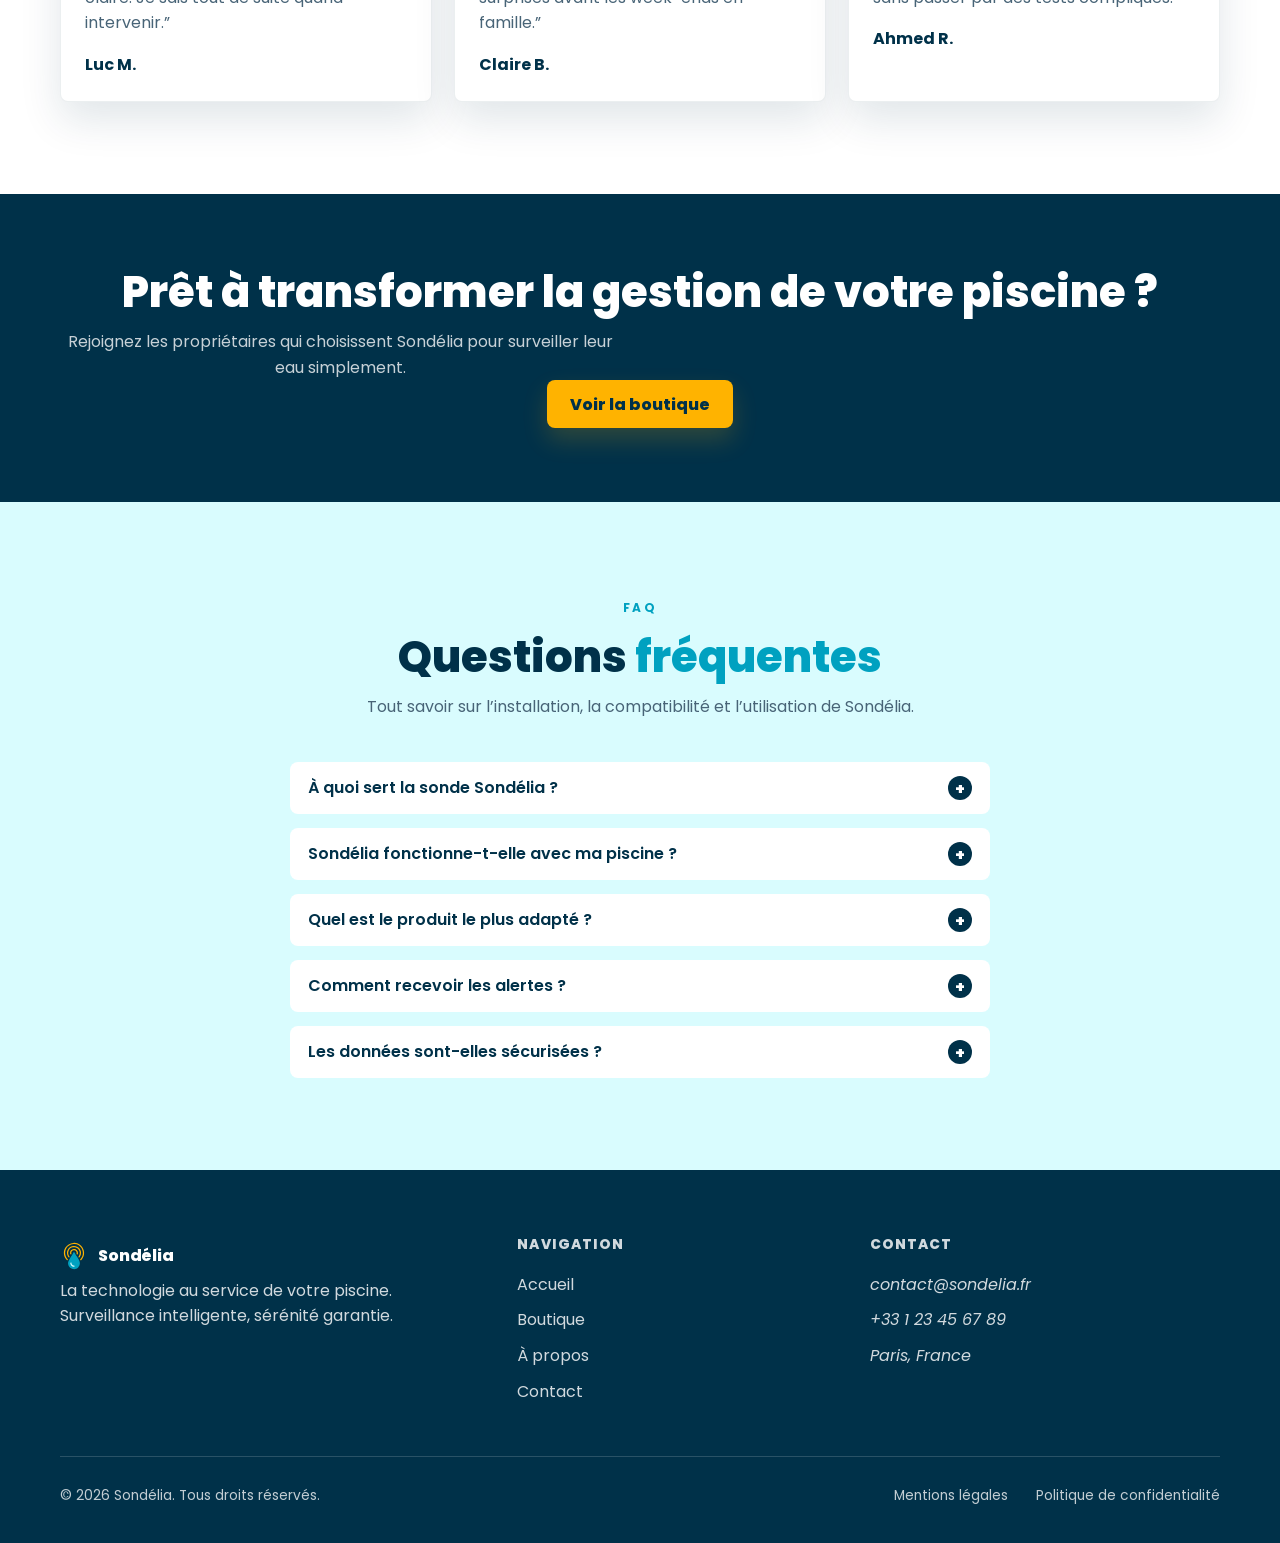
==== commit c4da4dd5: "Update homepage testimonials styling" ====
--- a/index.html
+++ b/index.html
@@ -5,7 +5,7 @@
   <meta name="viewport" content="width=device-width, initial-scale=1">
   <meta name="description" content="Sondélia vous aide à suivre et optimiser la gestion de votre piscine à distance.">
   <title>Sondélia | Piscine connectée et responsable</title>
-  <link rel="stylesheet" href="assets/styles.css?v=20260610-hero-photo">
+  <link rel="stylesheet" href="assets/styles.css?v=20260610-testimonials">
   <script src="assets/main.js" defer></script>
 </head>
 <body>
@@ -104,7 +104,7 @@
       </div>
     </section>
 
-    <section class="section section-soft" aria-labelledby="reviews-title">
+    <section class="section section-soft testimonials-section" aria-labelledby="reviews-title">
       <div class="container">
         <div class="section-heading center">
           <span class="eyebrow">Témoignages</span>
@@ -123,7 +123,7 @@
             <strong>Claire B.</strong>
           </article>
           <article class="review-card">
-            <div class="stars" aria-label="5 étoiles">★★★★★</div>
+            <div class="stars" aria-label="4 étoiles sur 5">★★★★☆</div>
             <p>“Un vrai confort pour surveiller la piscine sans passer par des tests compliqués.”</p>
             <strong>Ahmed R.</strong>
           </article>
--- a/assets/styles.css
+++ b/assets/styles.css
@@ -340,6 +340,10 @@
   color: var(--blue-main);
 }
 
+.testimonials-section .eyebrow {
+  color: var(--blue-dark);
+}
+
 .hero-home {
   position: relative;
   isolation: isolate;
@@ -1119,6 +1123,17 @@
   }
 }
 
+@media (min-width: 981px) {
+  .testimonials-section .section-heading {
+    max-width: none;
+  }
+
+  .testimonials-section #reviews-title,
+  .testimonials-section .section-heading p {
+    white-space: nowrap;
+  }
+}
+
 @media (max-width: 760px) {
   .container {
     width: min(100% - 28px, 1160px);
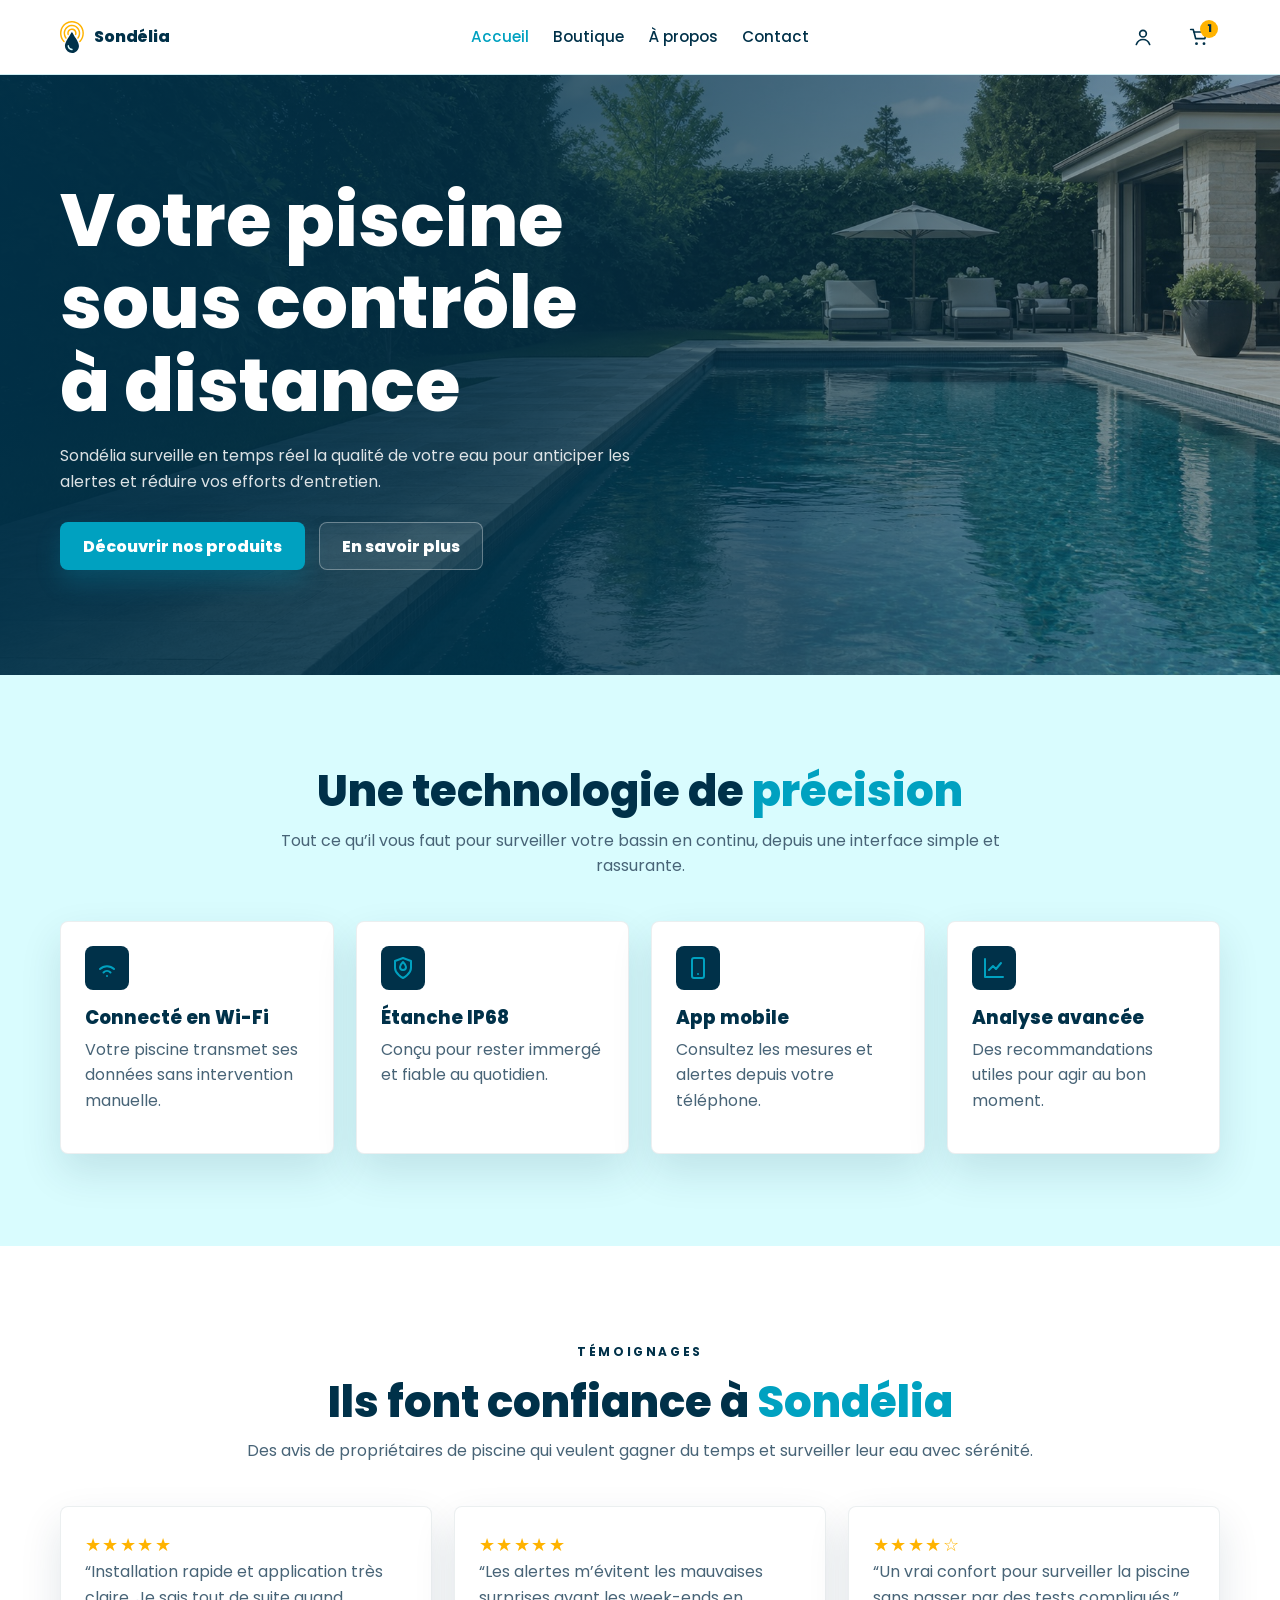
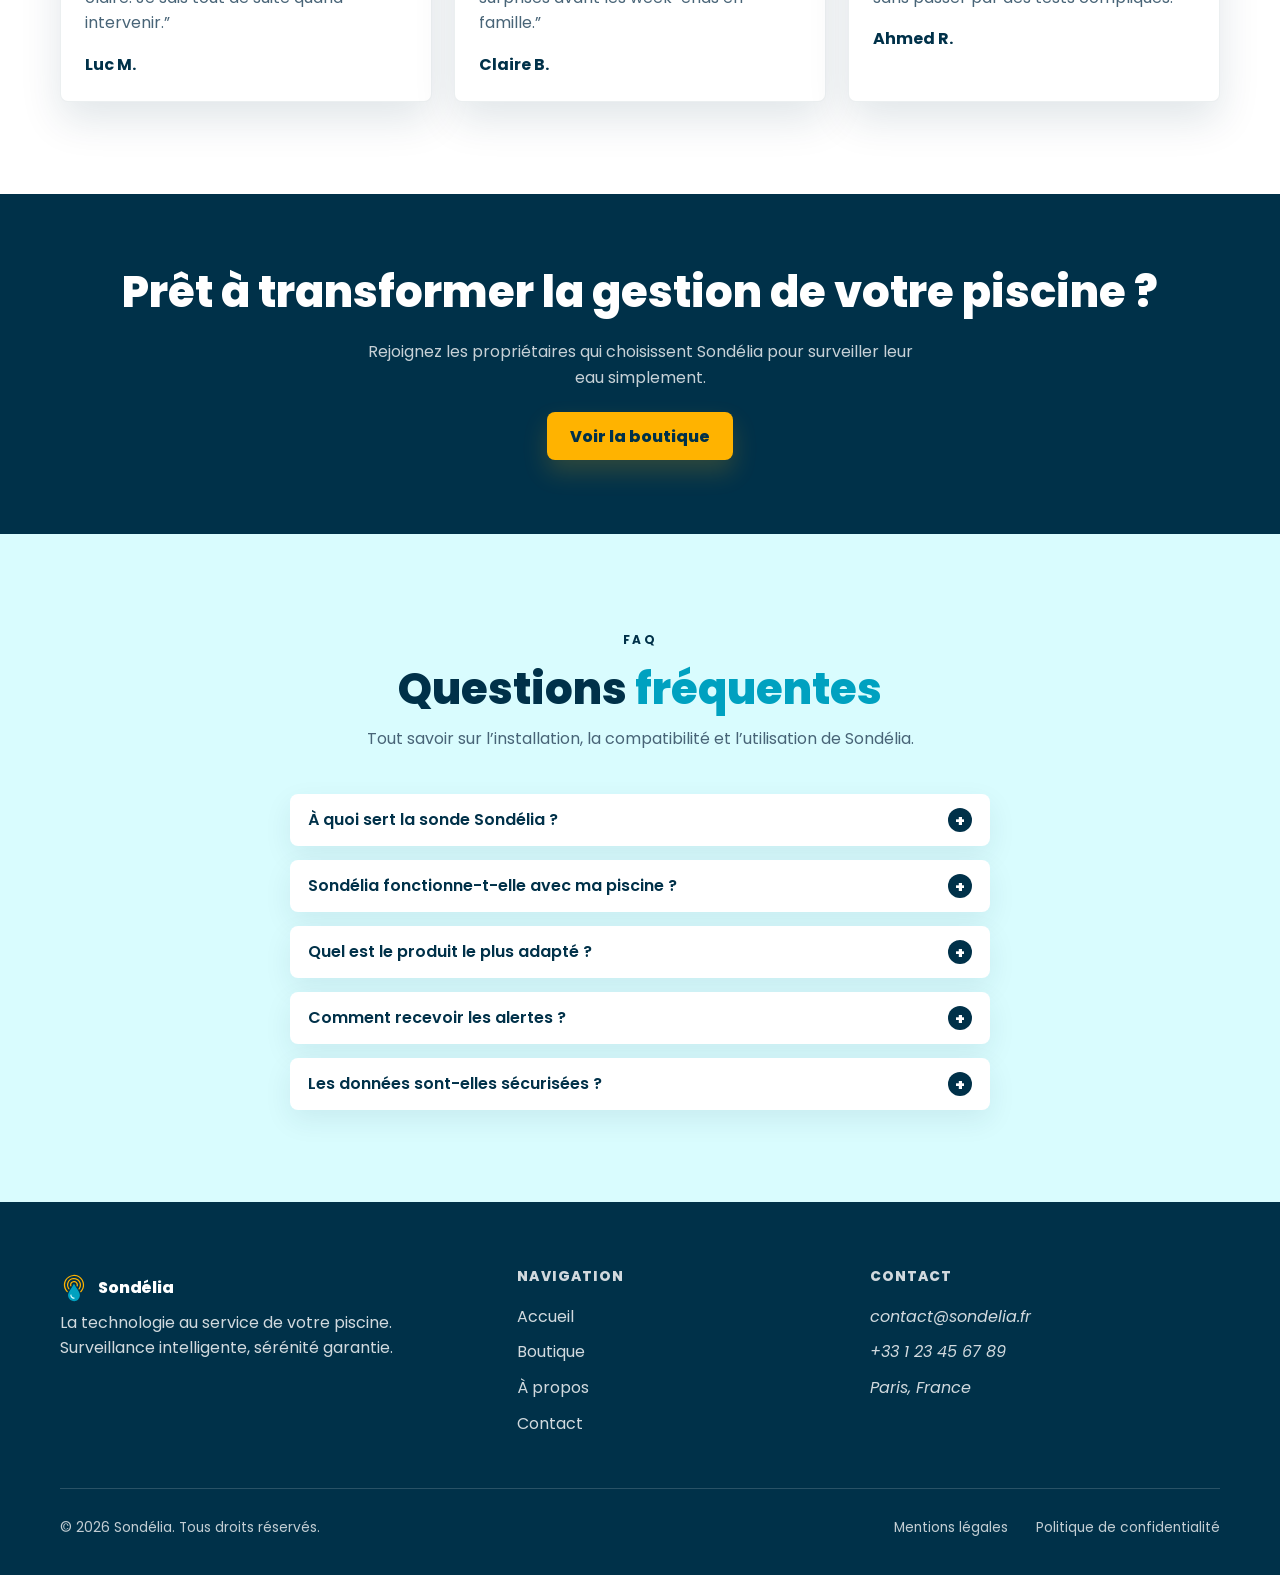
==== commit 629188a3: "Add interactive homepage FAQ" ====
--- a/index.html
+++ b/index.html
@@ -5,8 +5,8 @@
   <meta name="viewport" content="width=device-width, initial-scale=1">
   <meta name="description" content="Sondélia vous aide à suivre et optimiser la gestion de votre piscine à distance.">
   <title>Sondélia | Piscine connectée et responsable</title>
-  <link rel="stylesheet" href="assets/styles.css?v=20260610-testimonials">
-  <script src="assets/main.js" defer></script>
+  <link rel="stylesheet" href="assets/styles.css?v=20260610-faq">
+  <script src="assets/main.js?v=20260610-faq" defer></script>
 </head>
 <body>
   <a class="skip-link" href="#main">Aller au contenu</a>
@@ -139,7 +139,7 @@
       </div>
     </section>
 
-    <section class="section section-frost" aria-labelledby="faq-title">
+    <section class="section section-frost faq-section" aria-labelledby="faq-title">
       <div class="container">
         <div class="section-heading center">
           <span class="eyebrow">FAQ</span>
@@ -147,11 +147,51 @@
           <p>Tout savoir sur l’installation, la compatibilité et l’utilisation de Sondélia.</p>
         </div>
         <div class="faq-list">
-          <div class="faq-item"><span>À quoi sert la sonde Sondélia ?</span><span>+</span></div>
-          <div class="faq-item"><span>Sondélia fonctionne-t-elle avec ma piscine ?</span><span>+</span></div>
-          <div class="faq-item"><span>Quel est le produit le plus adapté ?</span><span>+</span></div>
-          <div class="faq-item"><span>Comment recevoir les alertes ?</span><span>+</span></div>
-          <div class="faq-item"><span>Les données sont-elles sécurisées ?</span><span>+</span></div>
+          <div class="faq-item">
+            <button class="faq-question" type="button" aria-expanded="false" aria-controls="faq-answer-sonde" data-faq-toggle>
+              <span>À quoi sert la sonde Sondélia ?</span>
+              <span class="faq-toggle" aria-hidden="true">+</span>
+            </button>
+            <div class="faq-answer" id="faq-answer-sonde" hidden>
+              <p>Elle mesure les informations clés de votre bassin pour vous aider à suivre la qualité de l’eau et intervenir au bon moment.</p>
+            </div>
+          </div>
+          <div class="faq-item">
+            <button class="faq-question" type="button" aria-expanded="false" aria-controls="faq-answer-compatibilite" data-faq-toggle>
+              <span>Sondélia fonctionne-t-elle avec ma piscine ?</span>
+              <span class="faq-toggle" aria-hidden="true">+</span>
+            </button>
+            <div class="faq-answer" id="faq-answer-compatibilite" hidden>
+              <p>Oui, Sondélia est pensée pour s’adapter aux piscines familiales, qu’elles soient enterrées ou hors-sol.</p>
+            </div>
+          </div>
+          <div class="faq-item">
+            <button class="faq-question" type="button" aria-expanded="false" aria-controls="faq-answer-produit" data-faq-toggle>
+              <span>Quel est le produit le plus adapté ?</span>
+              <span class="faq-toggle" aria-hidden="true">+</span>
+            </button>
+            <div class="faq-answer" id="faq-answer-produit" hidden>
+              <p>La sonde convient pour un suivi complet, tandis que le capteur est idéal pour une surveillance plus simple au quotidien.</p>
+            </div>
+          </div>
+          <div class="faq-item">
+            <button class="faq-question" type="button" aria-expanded="false" aria-controls="faq-answer-alertes" data-faq-toggle>
+              <span>Comment recevoir les alertes ?</span>
+              <span class="faq-toggle" aria-hidden="true">+</span>
+            </button>
+            <div class="faq-answer" id="faq-answer-alertes" hidden>
+              <p>Les alertes apparaissent dans l’application mobile pour vous prévenir rapidement lorsqu’une action est recommandée.</p>
+            </div>
+          </div>
+          <div class="faq-item">
+            <button class="faq-question" type="button" aria-expanded="false" aria-controls="faq-answer-donnees" data-faq-toggle>
+              <span>Les données sont-elles sécurisées ?</span>
+              <span class="faq-toggle" aria-hidden="true">+</span>
+            </button>
+            <div class="faq-answer" id="faq-answer-donnees" hidden>
+              <p>Oui, les données sont utilisées uniquement pour le suivi de votre piscine et restent associées à votre espace utilisateur.</p>
+            </div>
+          </div>
         </div>
       </div>
     </section>
--- a/assets/styles.css
+++ b/assets/styles.css
@@ -340,7 +340,8 @@
   color: var(--blue-main);
 }
 
-.testimonials-section .eyebrow {
+.testimonials-section .eyebrow,
+.faq-section .eyebrow {
   color: var(--blue-dark);
 }
 
@@ -487,18 +488,30 @@
 }
 
 .faq-item {
+  overflow: hidden;
+  border-radius: var(--radius);
+  background: var(--white);
+  box-shadow: 0 10px 28px rgba(0, 49, 73, 0.08);
+}
+
+.faq-question {
   display: flex;
   align-items: center;
   justify-content: space-between;
+  width: 100%;
   min-height: 52px;
+  gap: 18px;
   padding: 13px 18px;
-  border-radius: var(--radius);
-  background: var(--white);
-  color: var(--blue-dark);
+  border: 0;
+  background: transparent;
+  color: var(--blue-dark);
+  font: inherit;
   font-weight: 600;
-}
-
-.faq-item span:last-child {
+  text-align: left;
+}
+
+.faq-toggle {
+  flex: 0 0 auto;
   display: grid;
   width: 24px;
   height: 24px;
@@ -509,19 +522,36 @@
   font-weight: 800;
 }
 
+.faq-answer {
+  padding: 0 18px 18px;
+}
+
+.faq-answer p {
+  margin-bottom: 0;
+}
+
 .cta-band {
   display: grid;
   justify-items: center;
-  gap: 22px;
   padding: 74px 24px;
   background: var(--blue-dark);
   color: var(--white);
   text-align: center;
 }
 
+.cta-band .container {
+  display: grid;
+  justify-items: center;
+  gap: 22px;
+}
+
 .cta-band h2,
 .cta-band p {
   color: var(--white);
+}
+
+.cta-band h2 {
+  margin-bottom: 0;
 }
 
 .cta-band p {
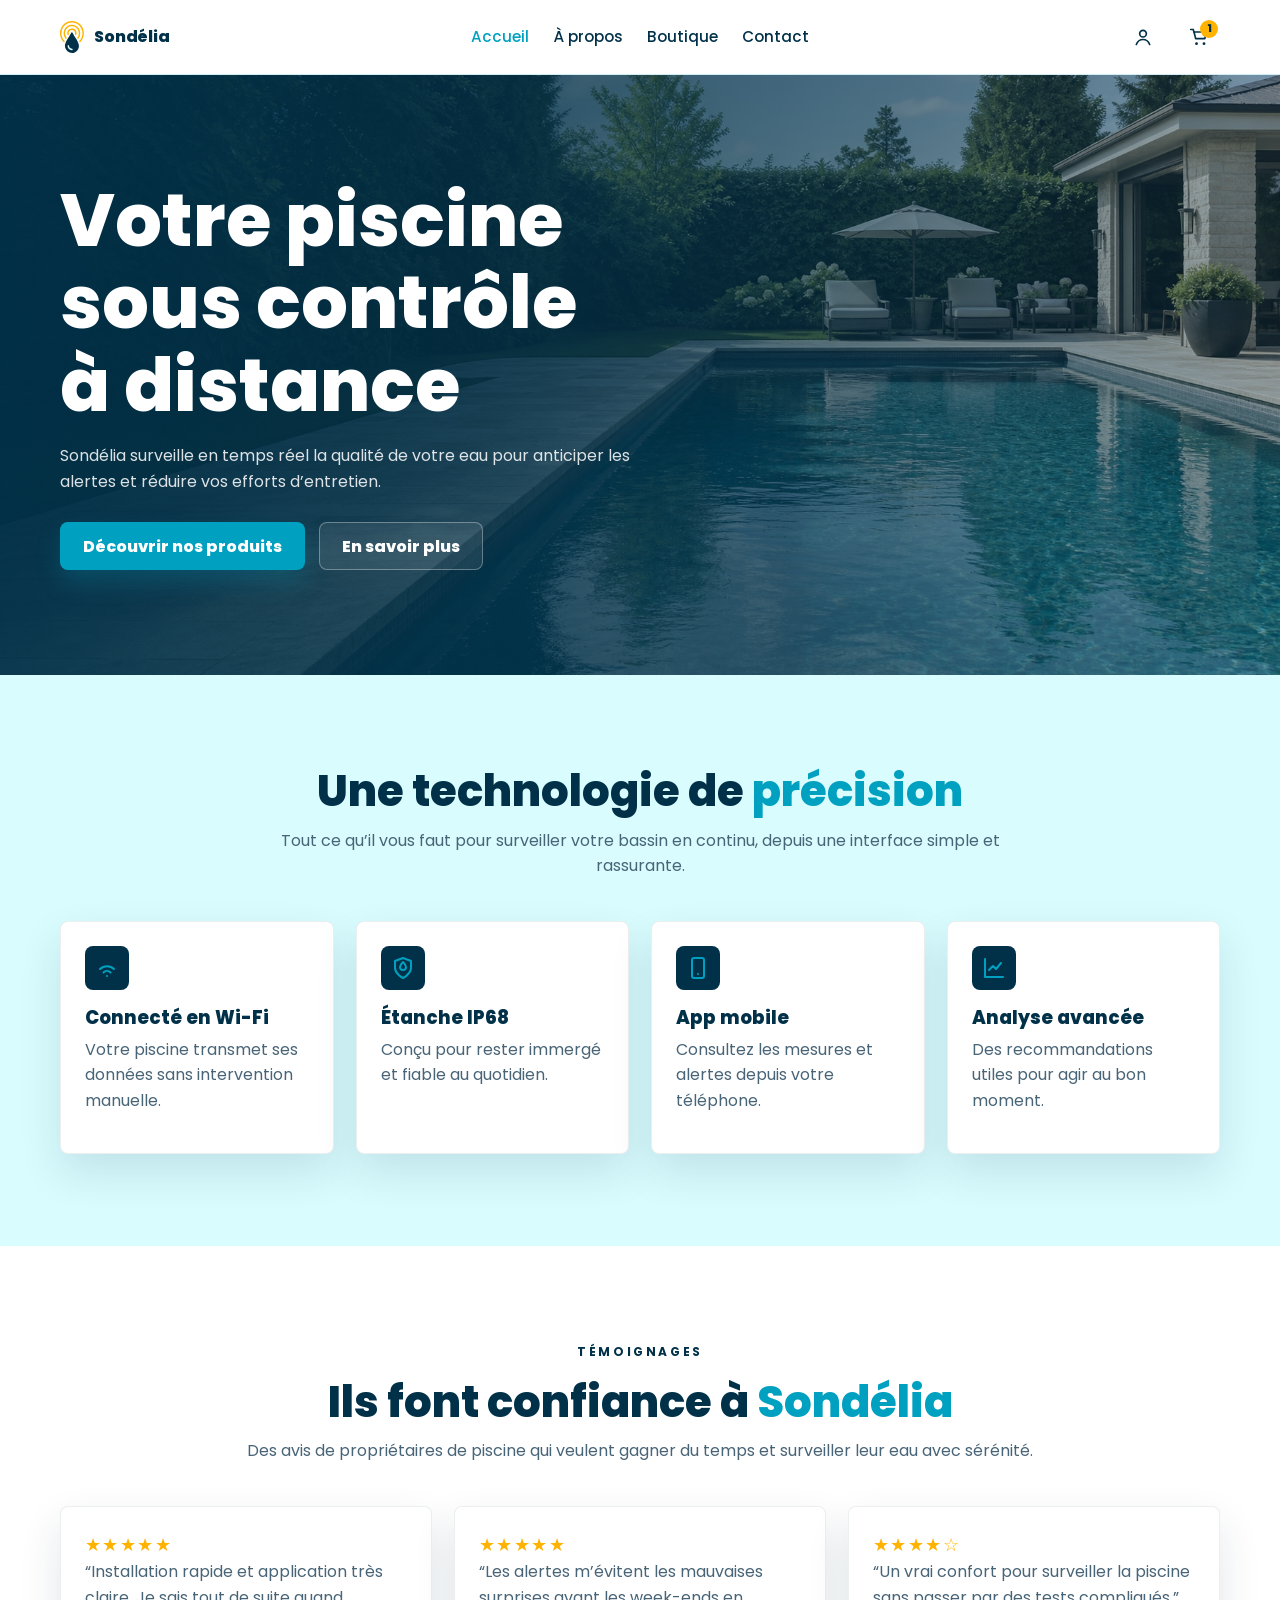
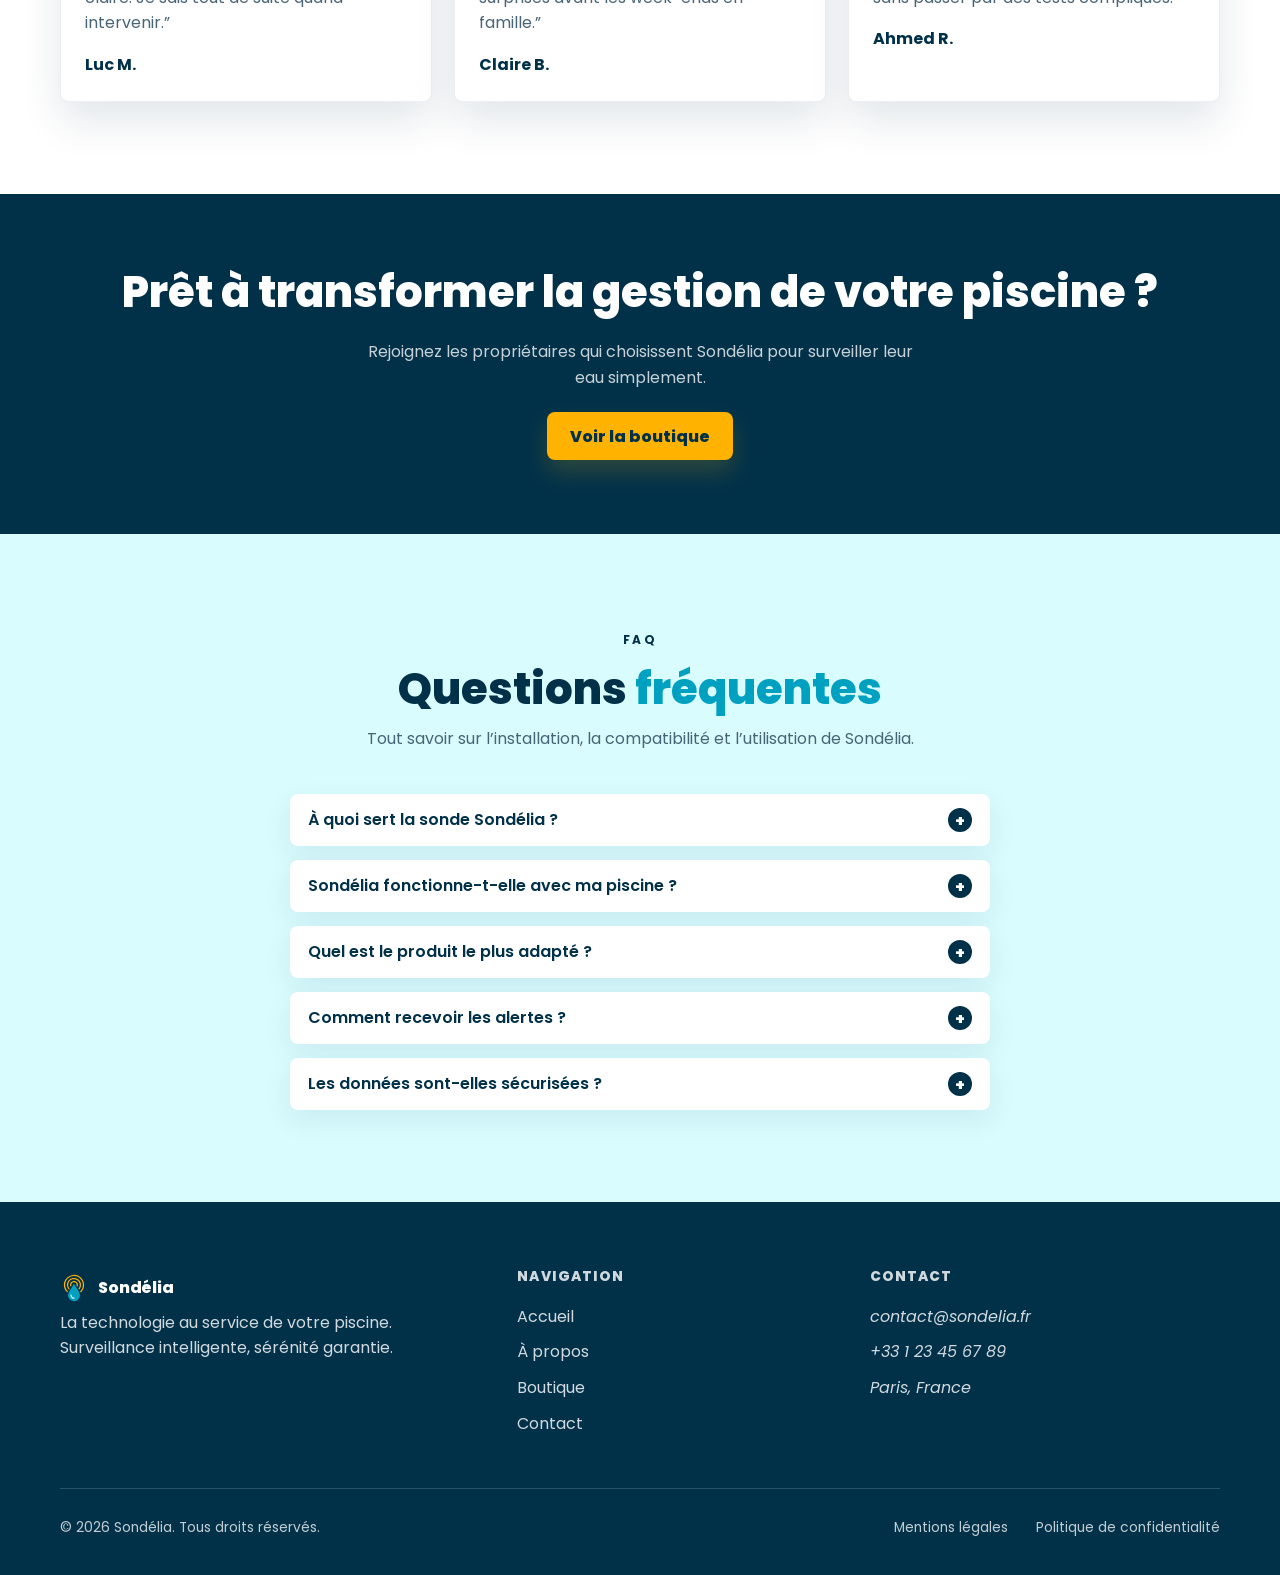
==== commit e72ef19f: "Reorder navigation links" ====
--- a/index.html
+++ b/index.html
@@ -22,8 +22,8 @@
       </button>
       <div class="nav-links" id="primary-navigation">
         <a href="index.html" aria-current="page">Accueil</a>
+        <a href="a-propos.html">À propos</a>
         <a href="boutique.html">Boutique</a>
-        <a href="a-propos.html">À propos</a>
         <a href="contact.html">Contact</a>
       </div>
       <div class="header-actions" aria-label="Actions utilisateur">
@@ -210,8 +210,8 @@
         <p class="footer-title">Navigation</p>
         <div class="footer-nav">
           <a href="index.html">Accueil</a>
+          <a href="a-propos.html">À propos</a>
           <a href="boutique.html">Boutique</a>
-          <a href="a-propos.html">À propos</a>
           <a href="contact.html">Contact</a>
         </div>
       </nav>
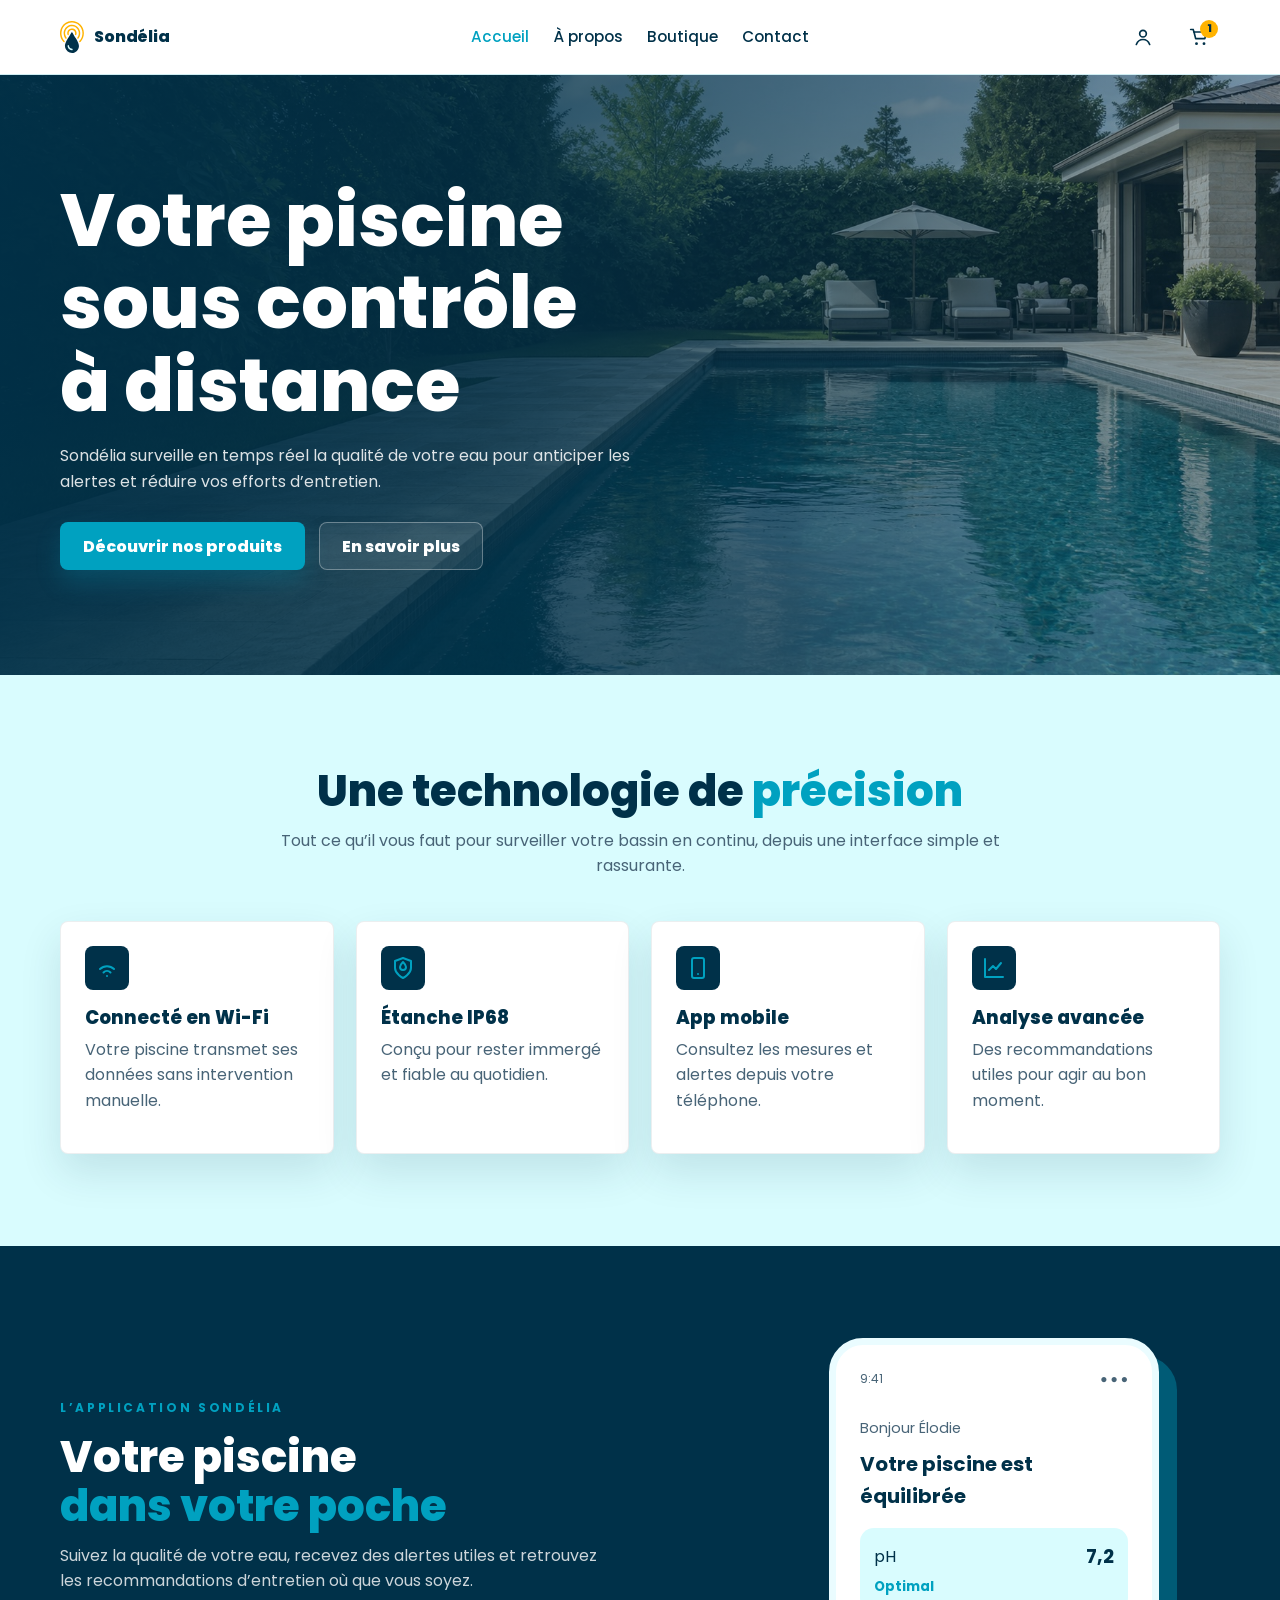
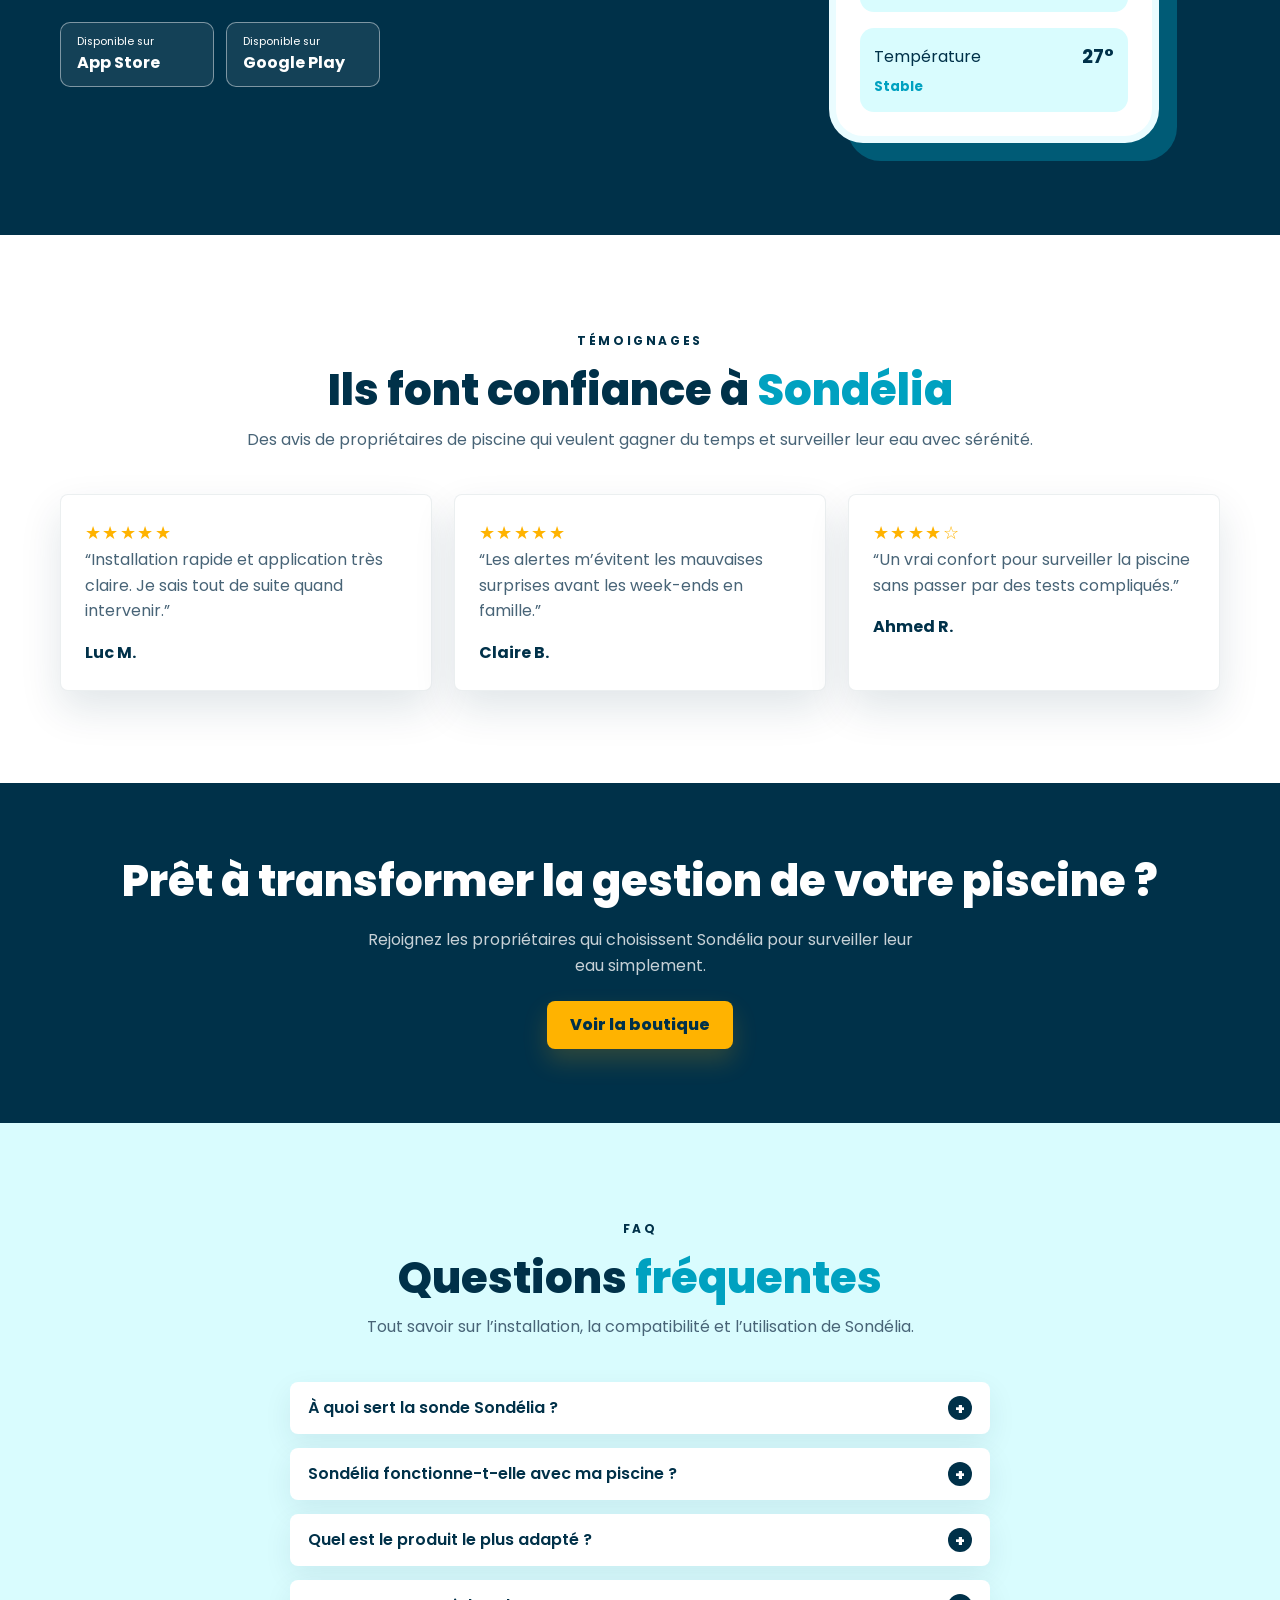
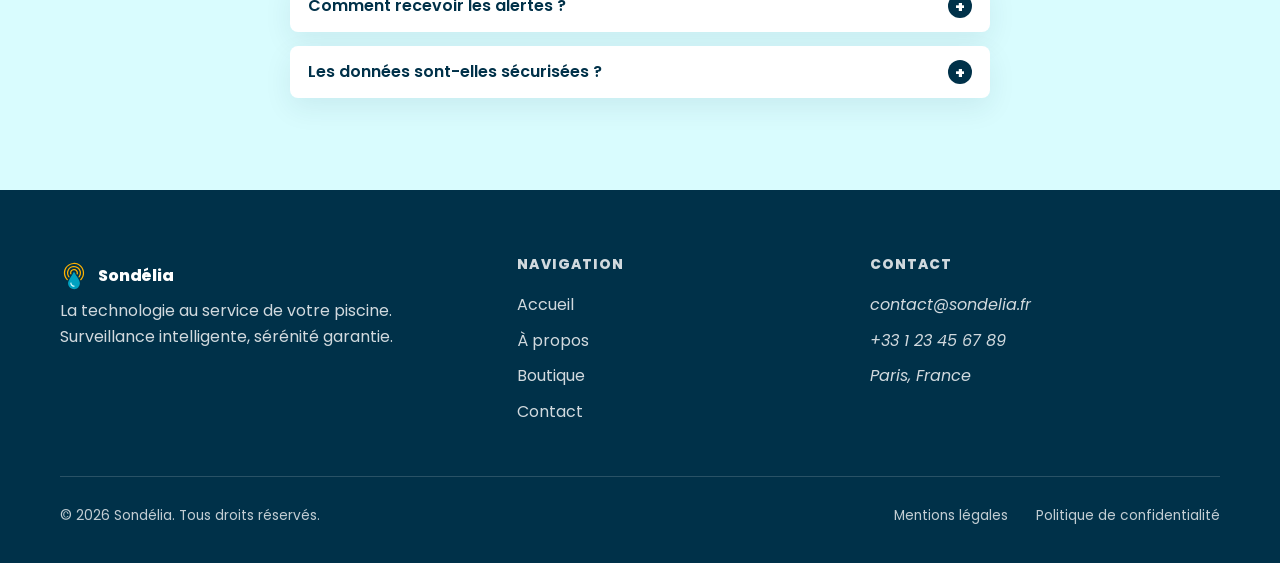
==== commit afe97b9a: "Ajouter l application et ajuster les visuels" ====
--- a/index.html
+++ b/index.html
@@ -5,7 +5,7 @@
   <meta name="viewport" content="width=device-width, initial-scale=1">
   <meta name="description" content="Sondélia vous aide à suivre et optimiser la gestion de votre piscine à distance.">
   <title>Sondélia | Piscine connectée et responsable</title>
-  <link rel="stylesheet" href="assets/styles.css?v=20260610-faq">
+  <link rel="stylesheet" href="assets/styles.css?v=20260623-app-and-media">
   <script src="assets/main.js?v=20260610-faq" defer></script>
 </head>
 <body>
@@ -104,6 +104,27 @@
       </div>
     </section>
 
+    <section class="section app-download-section" aria-labelledby="app-title">
+      <div class="container app-download-layout">
+        <div>
+          <span class="eyebrow">L’application Sondélia</span>
+          <h2 id="app-title">Votre piscine<br><span class="text-accent">dans votre poche</span></h2>
+          <p>Suivez la qualité de votre eau, recevez des alertes utiles et retrouvez les recommandations d’entretien où que vous soyez.</p>
+          <div class="app-store-links">
+            <a class="store-badge" href="https://apps.apple.com/" target="_blank" rel="noopener"><span>Disponible sur</span><strong>App Store</strong></a>
+            <a class="store-badge" href="https://play.google.com/store/apps" target="_blank" rel="noopener"><span>Disponible sur</span><strong>Google Play</strong></a>
+          </div>
+        </div>
+        <div class="app-preview" aria-label="Aperçu de l'application Sondélia">
+          <div class="app-preview-top"><span>9:41</span><span>● ● ●</span></div>
+          <p>Bonjour Élodie</p>
+          <strong>Votre piscine est équilibrée</strong>
+          <div class="app-status"><span>pH</span><b>7,2</b><small>Optimal</small></div>
+          <div class="app-status"><span>Température</span><b>27°</b><small>Stable</small></div>
+        </div>
+      </div>
+    </section>
+
     <section class="section section-soft testimonials-section" aria-labelledby="reviews-title">
       <div class="container">
         <div class="section-heading center">
--- a/assets/styles.css
+++ b/assets/styles.css
@@ -362,7 +362,7 @@
   position: absolute;
   inset: 0;
   z-index: -1;
-  background: radial-gradient(circle at 72% 30%, rgba(0, 161, 192, 0.28), transparent 36%);
+  background: linear-gradient(180deg, rgba(0, 161, 192, 0.1), rgba(0, 49, 73, 0.08));
 }
 
 .hero-layout {
@@ -563,13 +563,13 @@
 .hero-about {
   position: relative;
   isolation: isolate;
-  min-height: 300px;
+  min-height: clamp(340px, 38vw, 440px);
   display: grid;
   align-items: center;
   overflow: hidden;
   background:
-    linear-gradient(90deg, rgba(0, 49, 73, 0.98), rgba(0, 49, 73, 0.78), rgba(0, 49, 73, 0.45)),
-    url("about-pool.svg") center / cover;
+    linear-gradient(90deg, rgba(0, 49, 73, 0.96) 0%, rgba(0, 49, 73, 0.76) 48%, rgba(0, 49, 73, 0.36) 100%),
+    url("hero-pool-photo.jpg") center 56% / cover;
 }
 
 .hero-about h1,
@@ -652,7 +652,7 @@
   display: grid;
   aspect-ratio: 1 / 1.34;
   place-items: center;
-  background: #071015;
+  background: var(--white);
 }
 
 .product-image img {
@@ -683,6 +683,12 @@
 .product-card p {
   margin-bottom: 0;
   font-size: 0.92rem;
+}
+
+.product-subscription {
+  color: var(--blue-dark);
+  font-size: 0.82rem !important;
+  font-weight: 700;
 }
 
 .product-footer {
@@ -944,7 +950,8 @@
   place-items: center;
   overflow: hidden;
   border-radius: var(--radius);
-  background: #071015;
+  border: 1px solid var(--line);
+  background: var(--white);
   box-shadow: var(--shadow);
 }
 
@@ -954,6 +961,113 @@
   object-fit: cover;
 }
 
+.product-media img.is-contained {
+  object-fit: contain;
+  padding: 20px;
+}
+
+.app-download-section {
+  overflow: hidden;
+  background: var(--blue-dark);
+  color: var(--white);
+}
+
+.app-download-section h2,
+.app-download-section p {
+  color: var(--white);
+}
+
+.app-download-section p {
+  max-width: 540px;
+  color: rgba(255, 255, 255, 0.8);
+}
+
+.app-download-layout {
+  display: grid;
+  grid-template-columns: minmax(0, 1fr) minmax(280px, 0.72fr);
+  gap: 80px;
+  align-items: center;
+}
+
+.app-store-links {
+  display: flex;
+  flex-wrap: wrap;
+  gap: 12px;
+  margin-top: 28px;
+}
+
+.store-badge {
+  display: grid;
+  min-width: 154px;
+  padding: 10px 16px;
+  border: 1px solid rgba(255, 255, 255, 0.45);
+  border-radius: 10px;
+  color: var(--white);
+  background: rgba(255, 255, 255, 0.08);
+}
+
+.store-badge span {
+  font-size: 0.68rem;
+}
+
+.store-badge strong {
+  font-size: 1rem;
+}
+
+.app-preview {
+  display: grid;
+  gap: 16px;
+  max-width: 330px;
+  justify-self: center;
+  padding: 24px;
+  border: 7px solid #eafcff;
+  border-radius: 34px;
+  background: var(--white);
+  color: var(--blue-dark);
+  box-shadow: 18px 18px 0 rgba(0, 161, 192, 0.38);
+}
+
+.app-preview-top,
+.app-status {
+  display: flex;
+  align-items: center;
+  justify-content: space-between;
+}
+
+.app-preview-top {
+  color: var(--muted);
+  font-size: 0.75rem;
+}
+
+.app-preview p {
+  margin: 12px 0 -8px;
+  color: var(--muted);
+  font-size: 0.9rem;
+}
+
+.app-preview > strong {
+  font-size: 1.25rem;
+}
+
+.app-status {
+  display: grid;
+  grid-template-columns: 1fr auto;
+  gap: 4px 12px;
+  padding: 14px;
+  border-radius: 14px;
+  background: var(--blue-frost);
+}
+
+.app-status b {
+  font-size: 1.2rem;
+}
+
+.app-status small {
+  grid-column: 1 / -1;
+  color: var(--blue-main);
+  font-weight: 700;
+}
+
 .gallery-thumbs {
   display: flex;
   justify-content: center;
@@ -965,6 +1079,7 @@
   width: 72px;
   height: 58px;
   place-items: center;
+  overflow: hidden;
   padding: 4px;
   border: 2px solid var(--line);
   border-radius: var(--radius);
@@ -981,8 +1096,16 @@
 .thumb img {
   width: 100%;
   height: 100%;
+  box-sizing: border-box;
+  display: block;
+  max-height: 100%;
   object-fit: cover;
   border-radius: 5px;
+}
+
+.thumb--contain img {
+  object-fit: contain;
+  padding: 3px;
 }
 
 .purchase-panel {
@@ -1003,6 +1126,62 @@
   font-weight: 700;
 }
 
+.purchase-description {
+  margin: 0;
+  color: var(--muted);
+  font-size: 0.9rem;
+  line-height: 1.5;
+}
+
+.purchase-row {
+  display: flex;
+  align-items: center;
+  justify-content: space-between;
+  gap: 20px;
+}
+
+.purchase-row .product-actions {
+  flex: 0 0 auto;
+}
+
+.subscription-panel {
+  margin: 0 0 30px;
+  padding: 22px;
+  border: 3px solid var(--blue-dark);
+  border-radius: 26px;
+  background: #dcfaff;
+}
+
+.subscription-panel--premium {
+  background: var(--blue-dark);
+  color: var(--white);
+}
+
+.subscription-label {
+  margin: 0 0 8px;
+  color: var(--blue-main);
+  font-size: 0.75rem;
+  font-weight: 800;
+  letter-spacing: 0.12em;
+  text-transform: uppercase;
+}
+
+.subscription-panel h2 {
+  margin-bottom: 10px;
+  font-size: 1.2rem;
+}
+
+.subscription-panel p:not(.subscription-label) {
+  margin-bottom: 14px;
+}
+
+.subscription-panel ul {
+  display: grid;
+  gap: 8px;
+  margin: 0;
+  padding-left: 18px;
+}
+
 .feature-list {
   display: grid;
   gap: 14px;
@@ -1020,6 +1199,20 @@
   border: 1px solid var(--line);
   border-radius: var(--radius);
   background: var(--white);
+}
+
+.feature-list--wide {
+  grid-template-columns: repeat(2, minmax(0, 1fr));
+  gap: 16px;
+  margin-top: 28px;
+}
+
+.feature-list--wide li {
+  min-height: 78px;
+  padding: 18px 24px;
+  border-radius: 18px;
+  box-shadow: var(--shadow);
+  font-weight: 700;
 }
 
 .check-icon {
@@ -1136,6 +1329,7 @@
   .mission-layout,
   .contact-layout,
   .cart-layout,
+  .app-download-layout,
   .product-detail {
     grid-template-columns: 1fr;
   }
@@ -1224,6 +1418,7 @@
   .stats-grid,
   .values-strip,
   .spec-grid,
+  .feature-list--wide,
   .form-grid {
     grid-template-columns: 1fr;
   }
@@ -1268,6 +1463,11 @@
     width: 100%;
   }
 
+  .purchase-row {
+    flex-direction: column;
+    align-items: stretch;
+  }
+
   .form-panel,
   .account-card,
   .summary-card {
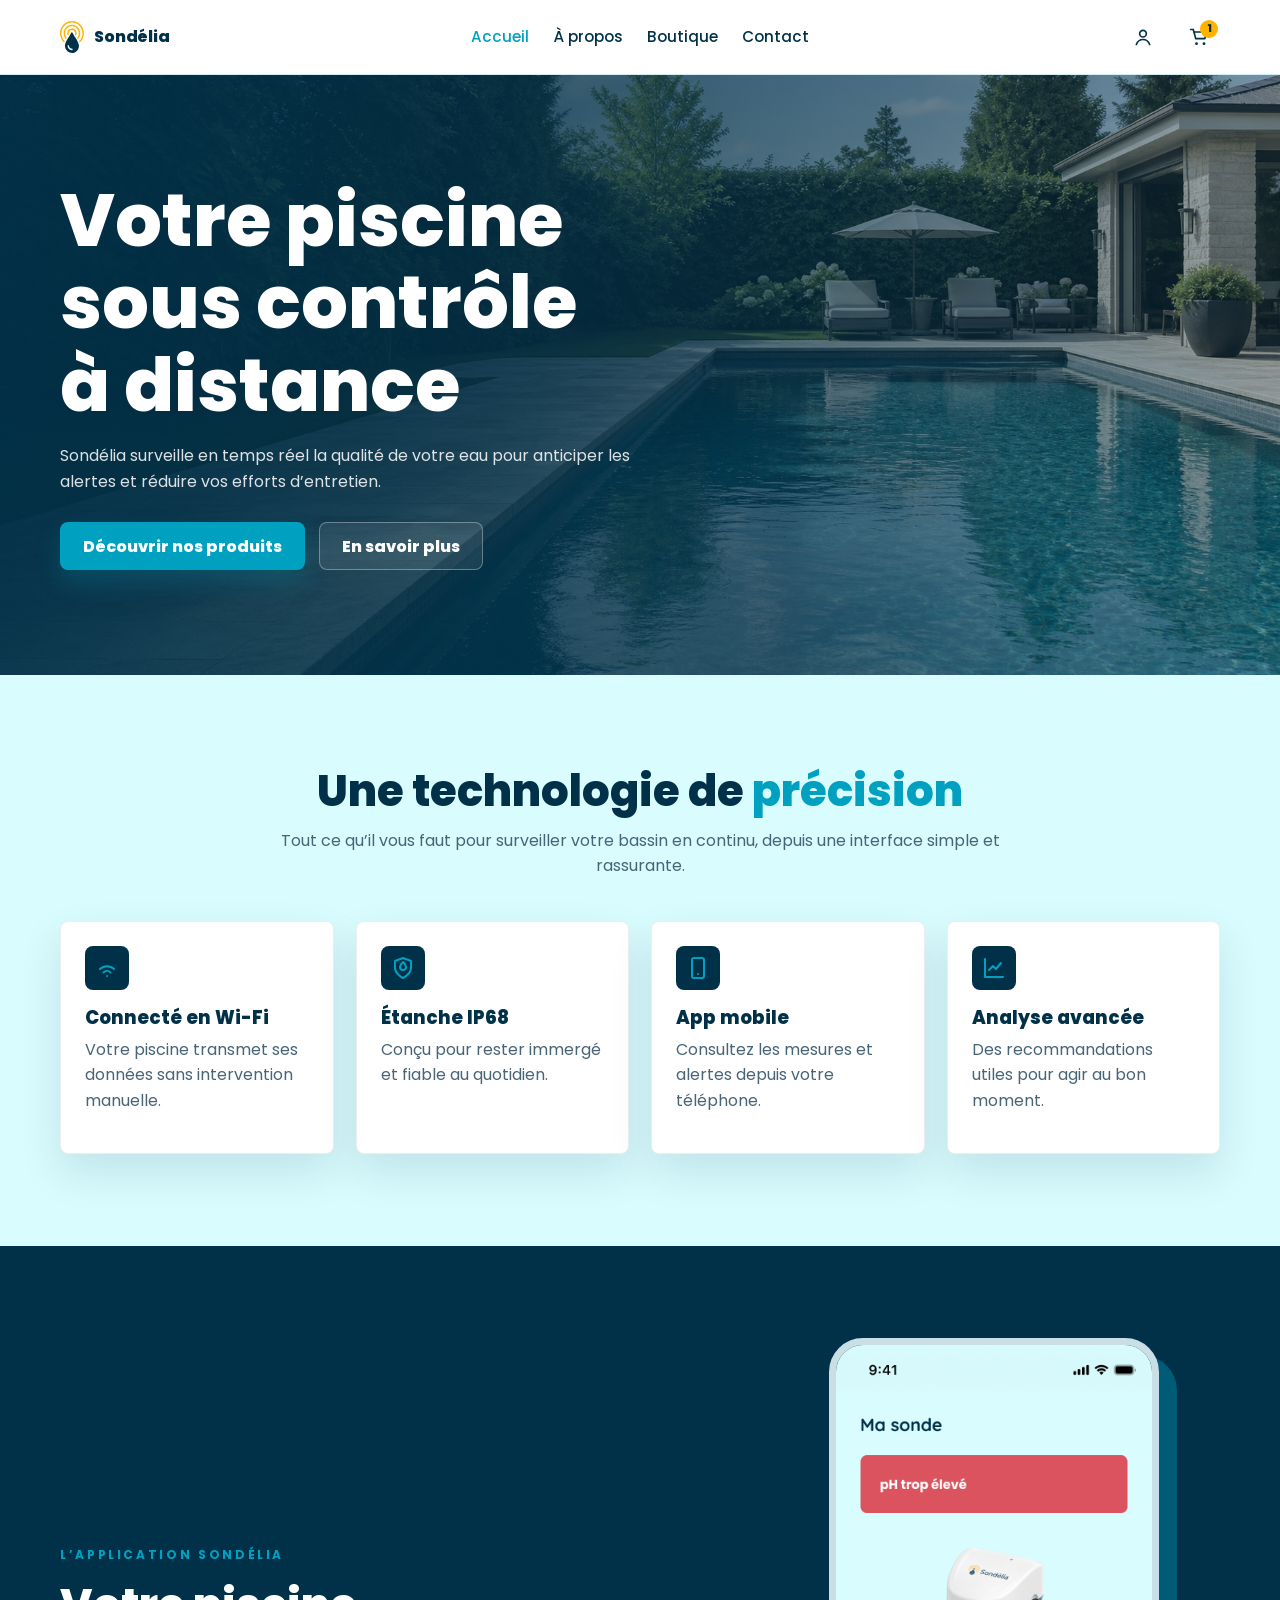
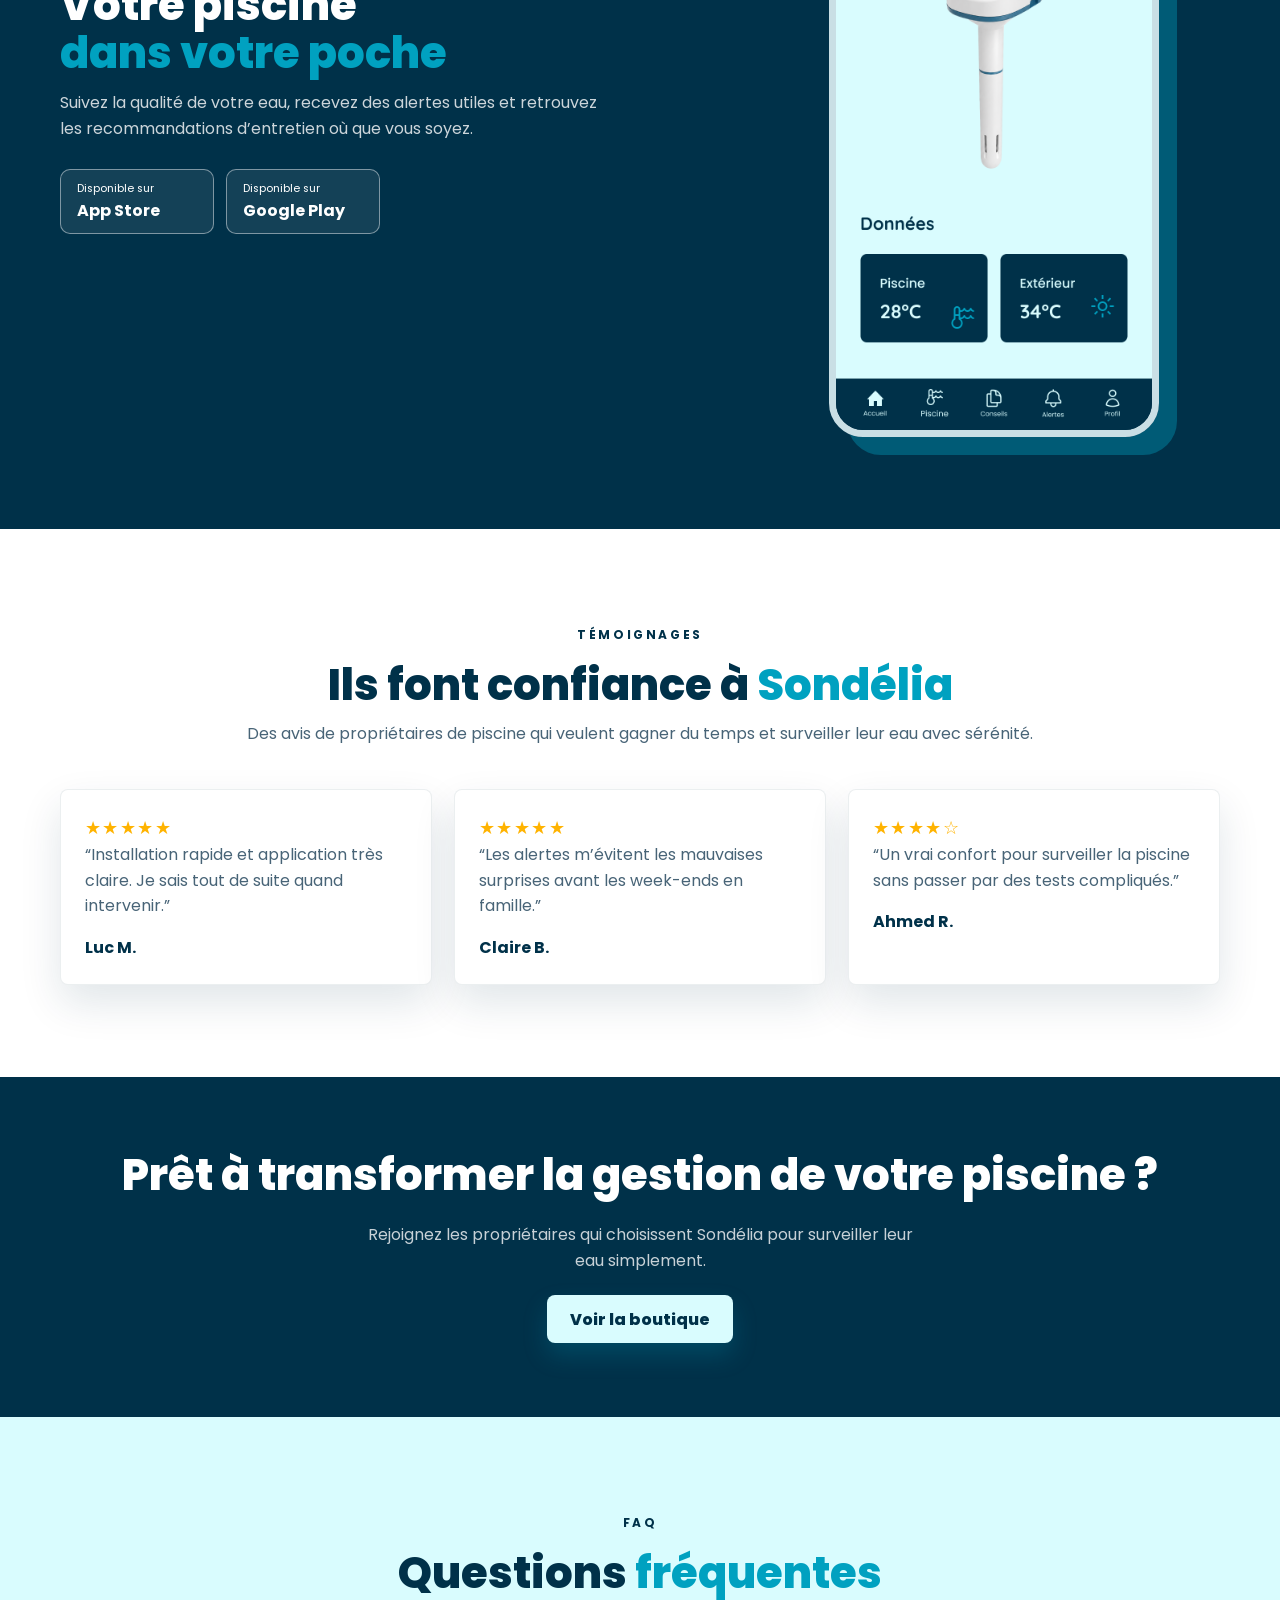
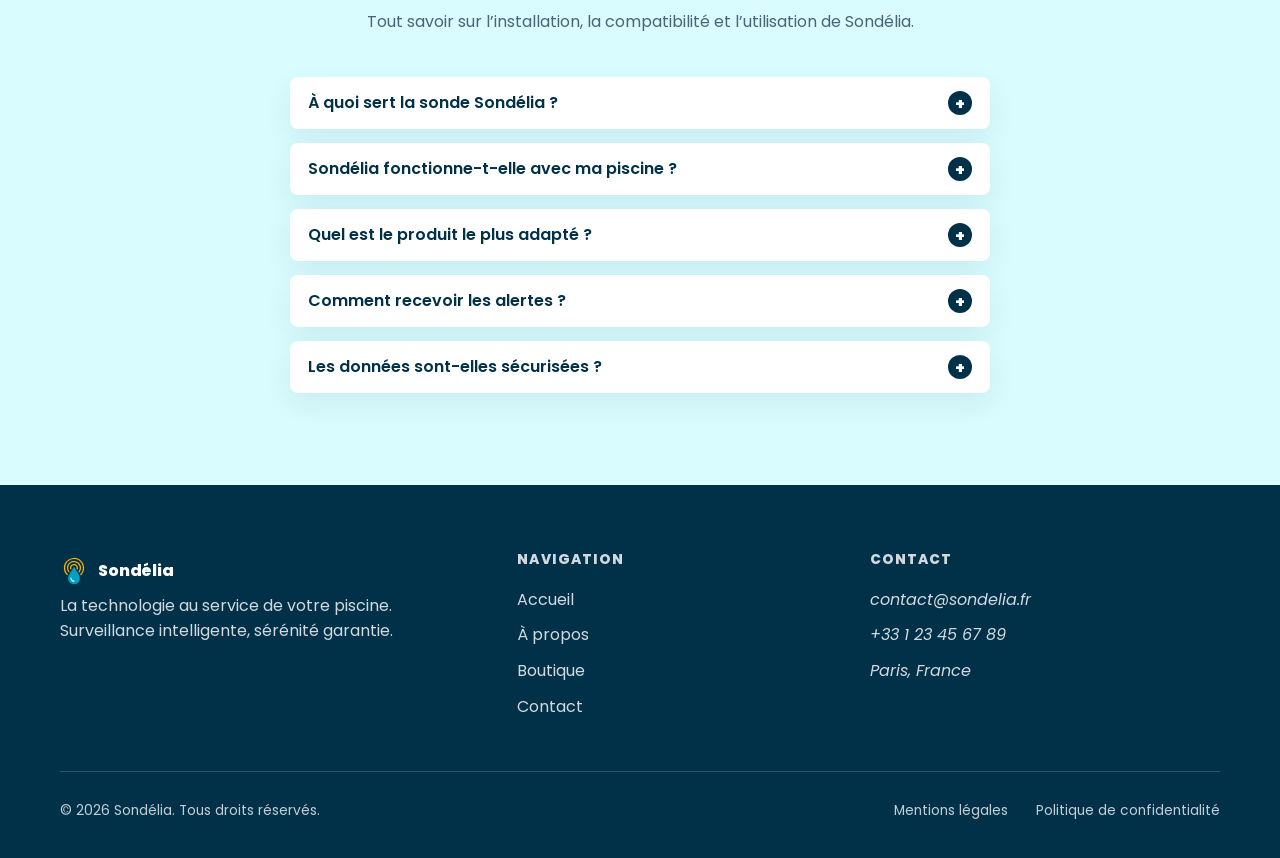
==== commit d14305aa: "Mettre a jour l accueil et le contact" ====
--- a/index.html
+++ b/index.html
@@ -5,7 +5,7 @@
   <meta name="viewport" content="width=device-width, initial-scale=1">
   <meta name="description" content="Sondélia vous aide à suivre et optimiser la gestion de votre piscine à distance.">
   <title>Sondélia | Piscine connectée et responsable</title>
-  <link rel="stylesheet" href="assets/styles.css?v=20260623-app-and-media">
+  <link rel="stylesheet" href="assets/styles.css?v=20260623-contact-app">
   <script src="assets/main.js?v=20260610-faq" defer></script>
 </head>
 <body>
@@ -115,13 +115,7 @@
             <a class="store-badge" href="https://play.google.com/store/apps" target="_blank" rel="noopener"><span>Disponible sur</span><strong>Google Play</strong></a>
           </div>
         </div>
-        <div class="app-preview" aria-label="Aperçu de l'application Sondélia">
-          <div class="app-preview-top"><span>9:41</span><span>● ● ●</span></div>
-          <p>Bonjour Élodie</p>
-          <strong>Votre piscine est équilibrée</strong>
-          <div class="app-status"><span>pH</span><b>7,2</b><small>Optimal</small></div>
-          <div class="app-status"><span>Température</span><b>27°</b><small>Stable</small></div>
-        </div>
+        <div class="app-preview"><img src="assets/app-preview.png" alt="Aperçu de l’application Sondélia affichant une alerte de pH et les données de la piscine"></div>
       </div>
     </section>
 
--- a/assets/styles.css
+++ b/assets/styles.css
@@ -550,6 +550,12 @@
   color: var(--white);
 }
 
+.cta-band .btn-light {
+  background: var(--blue-frost);
+  color: var(--blue-dark);
+  box-shadow: 0 12px 24px rgba(0, 161, 192, 0.22);
+}
+
 .cta-band h2 {
   margin-bottom: 0;
 }
@@ -650,7 +656,7 @@
 
 .product-image {
   display: grid;
-  aspect-ratio: 1 / 1.34;
+  height: clamp(280px, 34vw, 360px);
   place-items: center;
   background: var(--white);
 }
@@ -762,6 +768,10 @@
 
 .form-panel {
   padding: 34px;
+}
+
+.form-panel .btn {
+  margin-top: 12px;
 }
 
 .form-grid {
@@ -1015,16 +1025,17 @@
 }
 
 .app-preview {
-  display: grid;
-  gap: 16px;
+  overflow: hidden;
   max-width: 330px;
   justify-self: center;
-  padding: 24px;
-  border: 7px solid #eafcff;
+  border: 7px solid rgba(234, 252, 255, 0.86);
   border-radius: 34px;
-  background: var(--white);
-  color: var(--blue-dark);
   box-shadow: 18px 18px 0 rgba(0, 161, 192, 0.38);
+}
+
+.app-preview img {
+  width: 100%;
+  height: auto;
 }
 
 .app-preview-top,
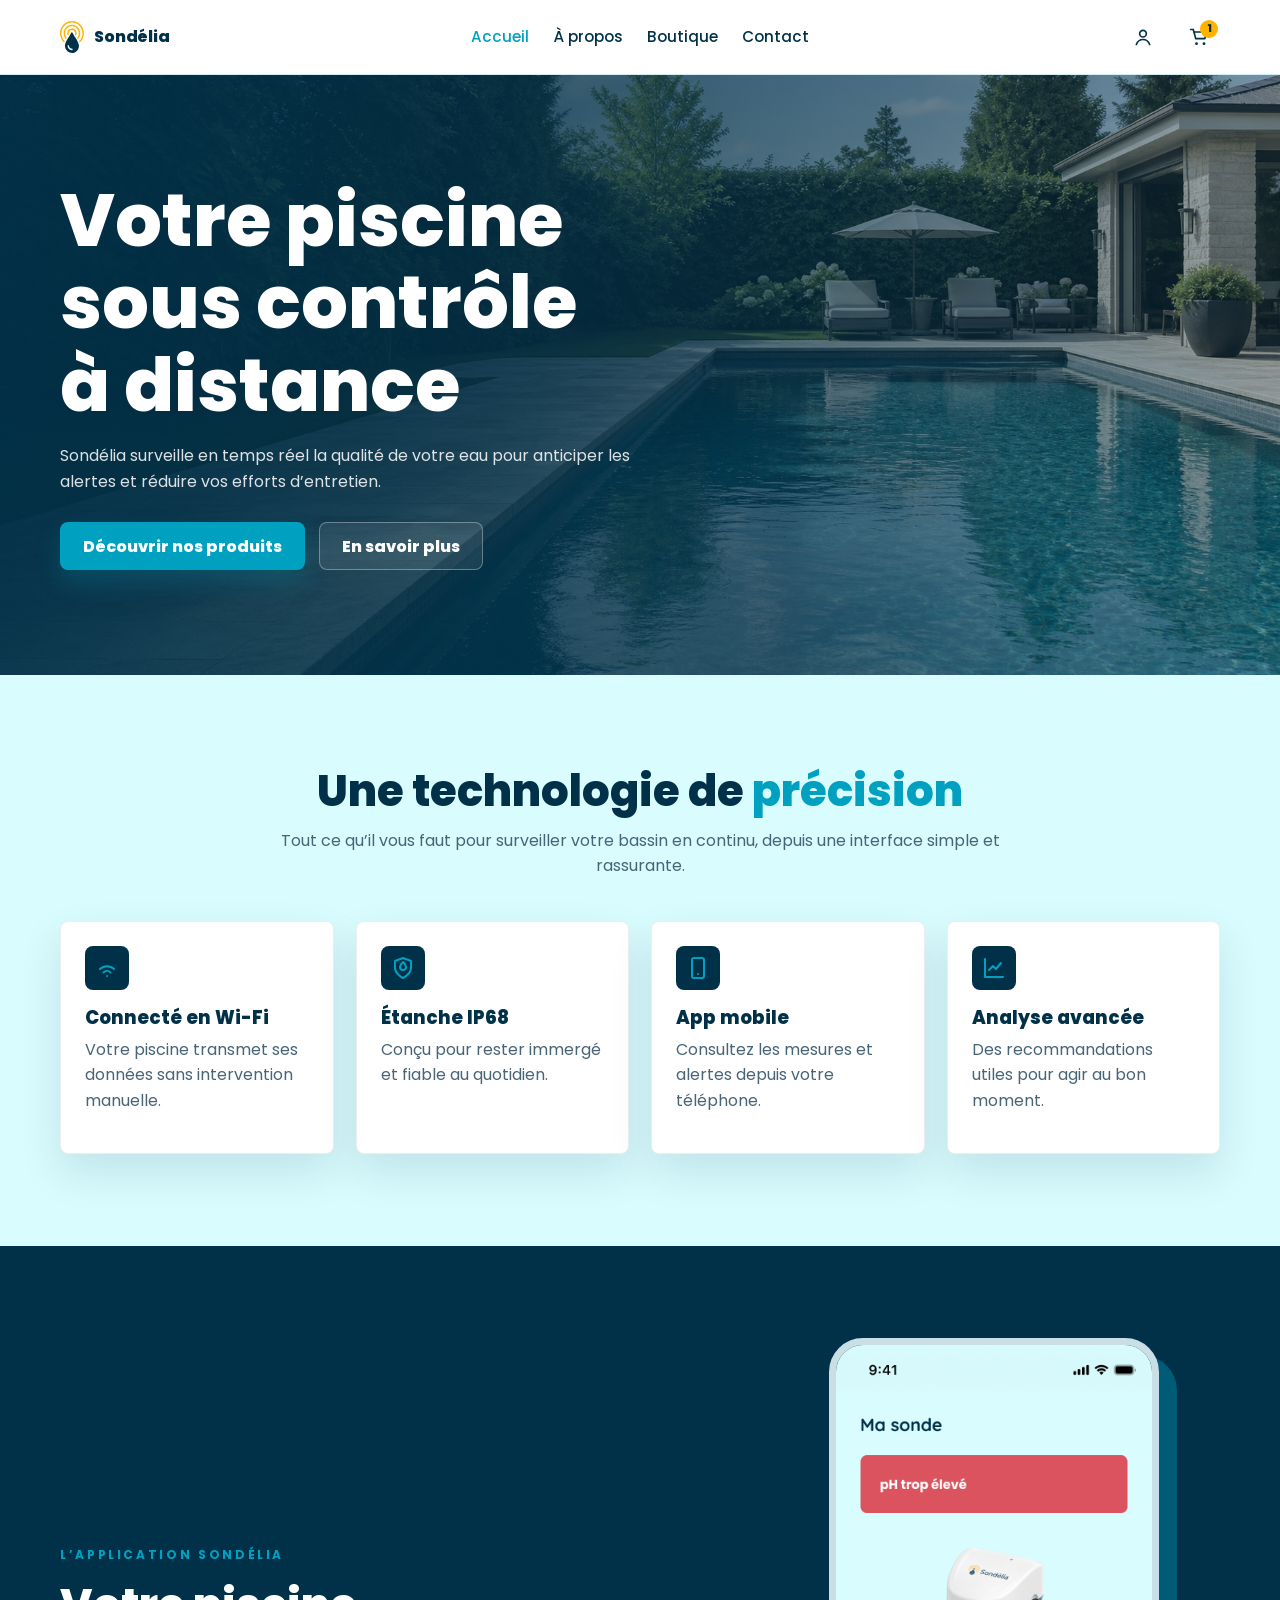
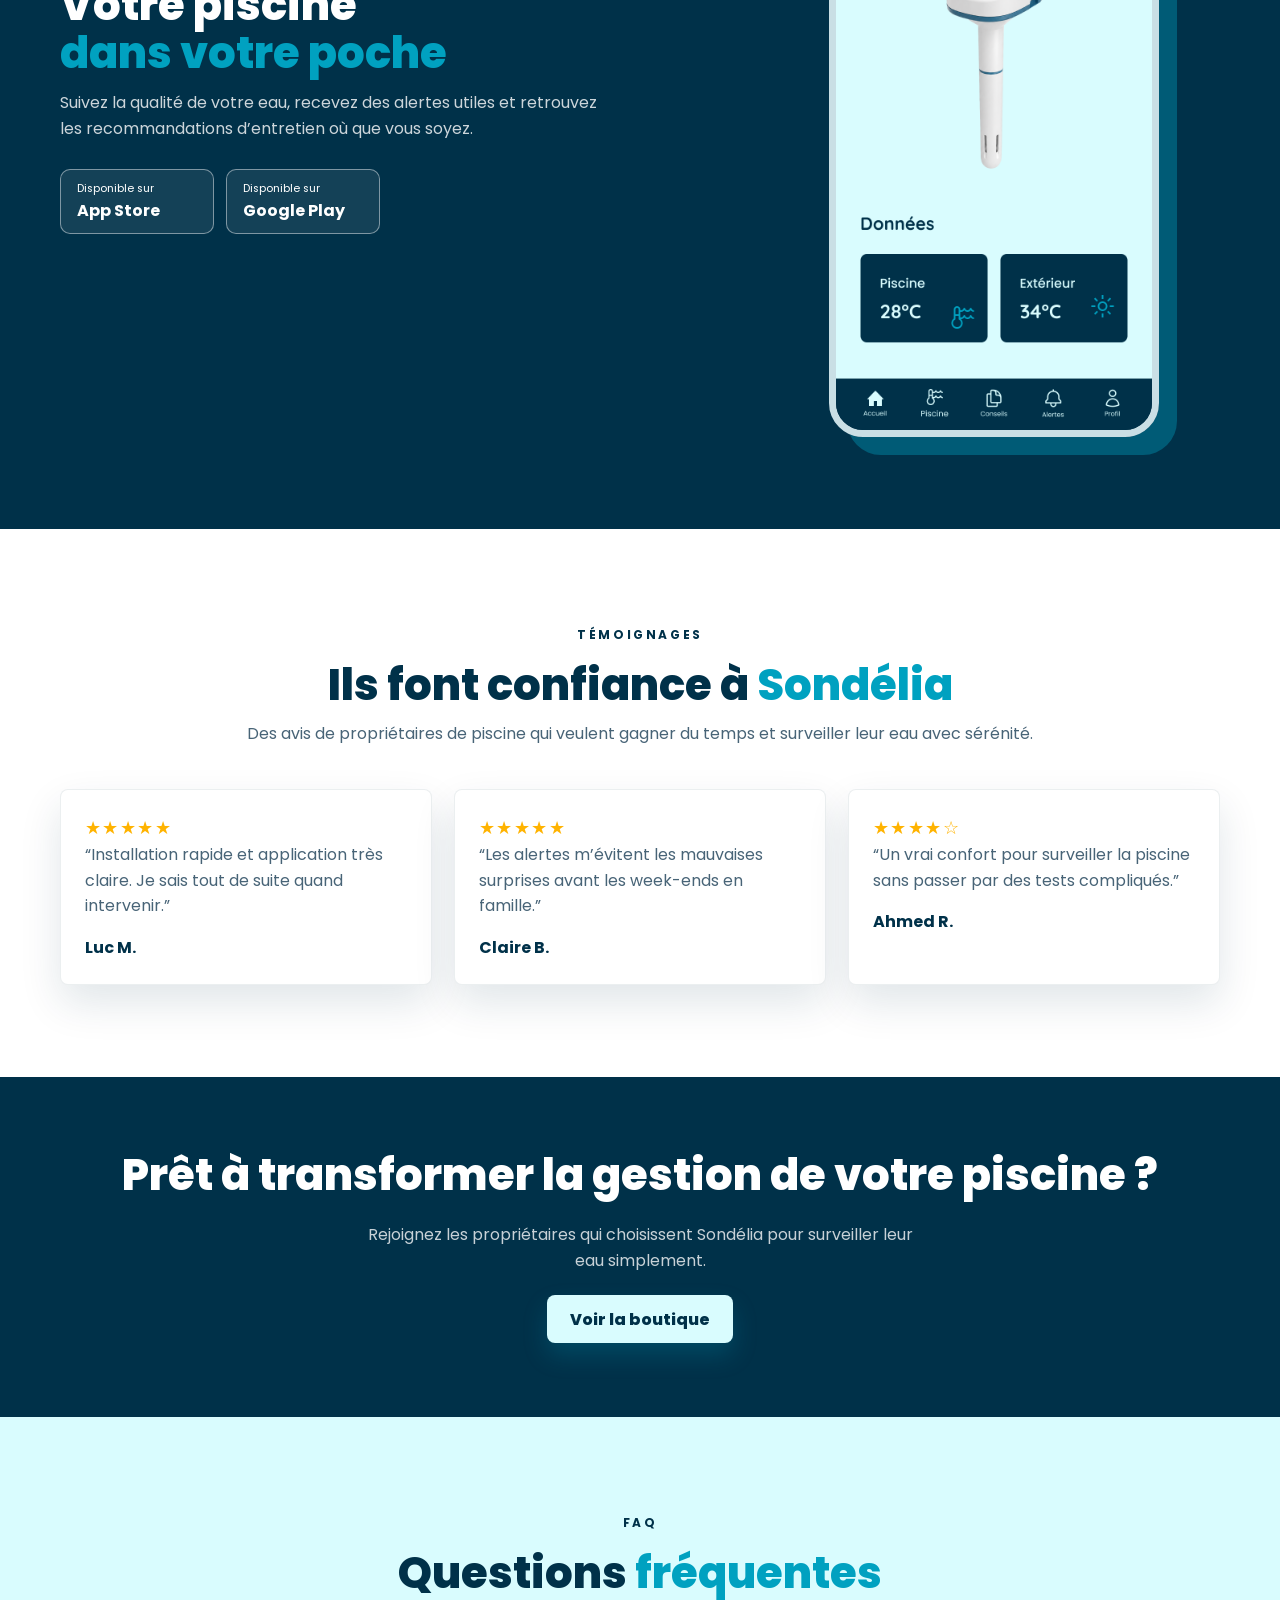
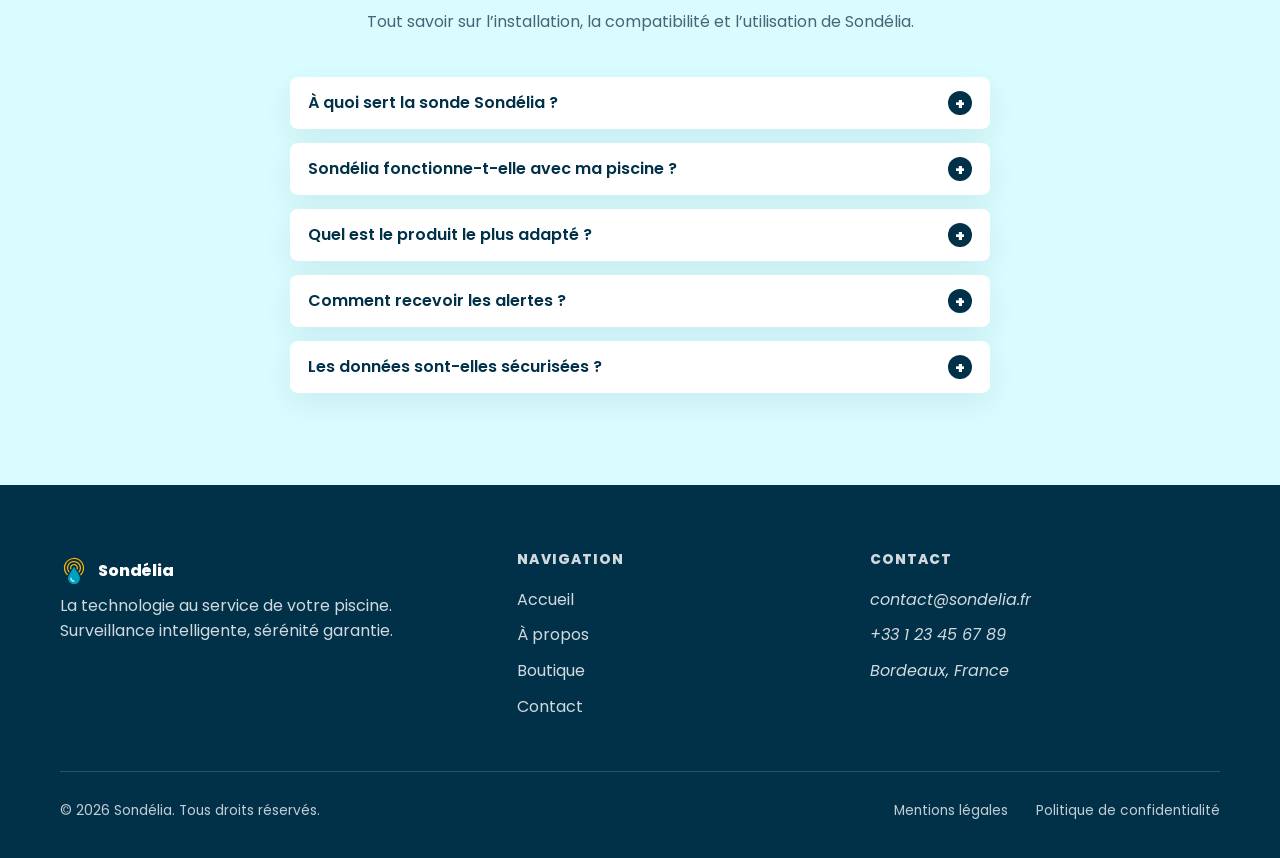
==== commit 1e83aa89: "Mettre a jour la photo et les adresses" ====
--- a/index.html
+++ b/index.html
@@ -235,7 +235,7 @@
         <address class="footer-contact">
           <a href="mailto:contact@sondelia.fr">contact@sondelia.fr</a>
           <a href="tel:+33123456789">+33 1 23 45 67 89</a>
-          <span>Paris, France</span>
+          <span>Bordeaux, France</span>
         </address>
       </div>
     </div>
--- a/assets/styles.css
+++ b/assets/styles.css
@@ -658,6 +658,7 @@
   display: grid;
   height: clamp(280px, 34vw, 360px);
   place-items: center;
+  overflow: hidden;
   background: var(--white);
 }
 
@@ -665,6 +666,11 @@
   width: 100%;
   height: 100%;
   object-fit: cover;
+}
+
+.product-image img.product-image--contain {
+  object-fit: contain;
+  padding: 16px;
 }
 
 .product-content {
